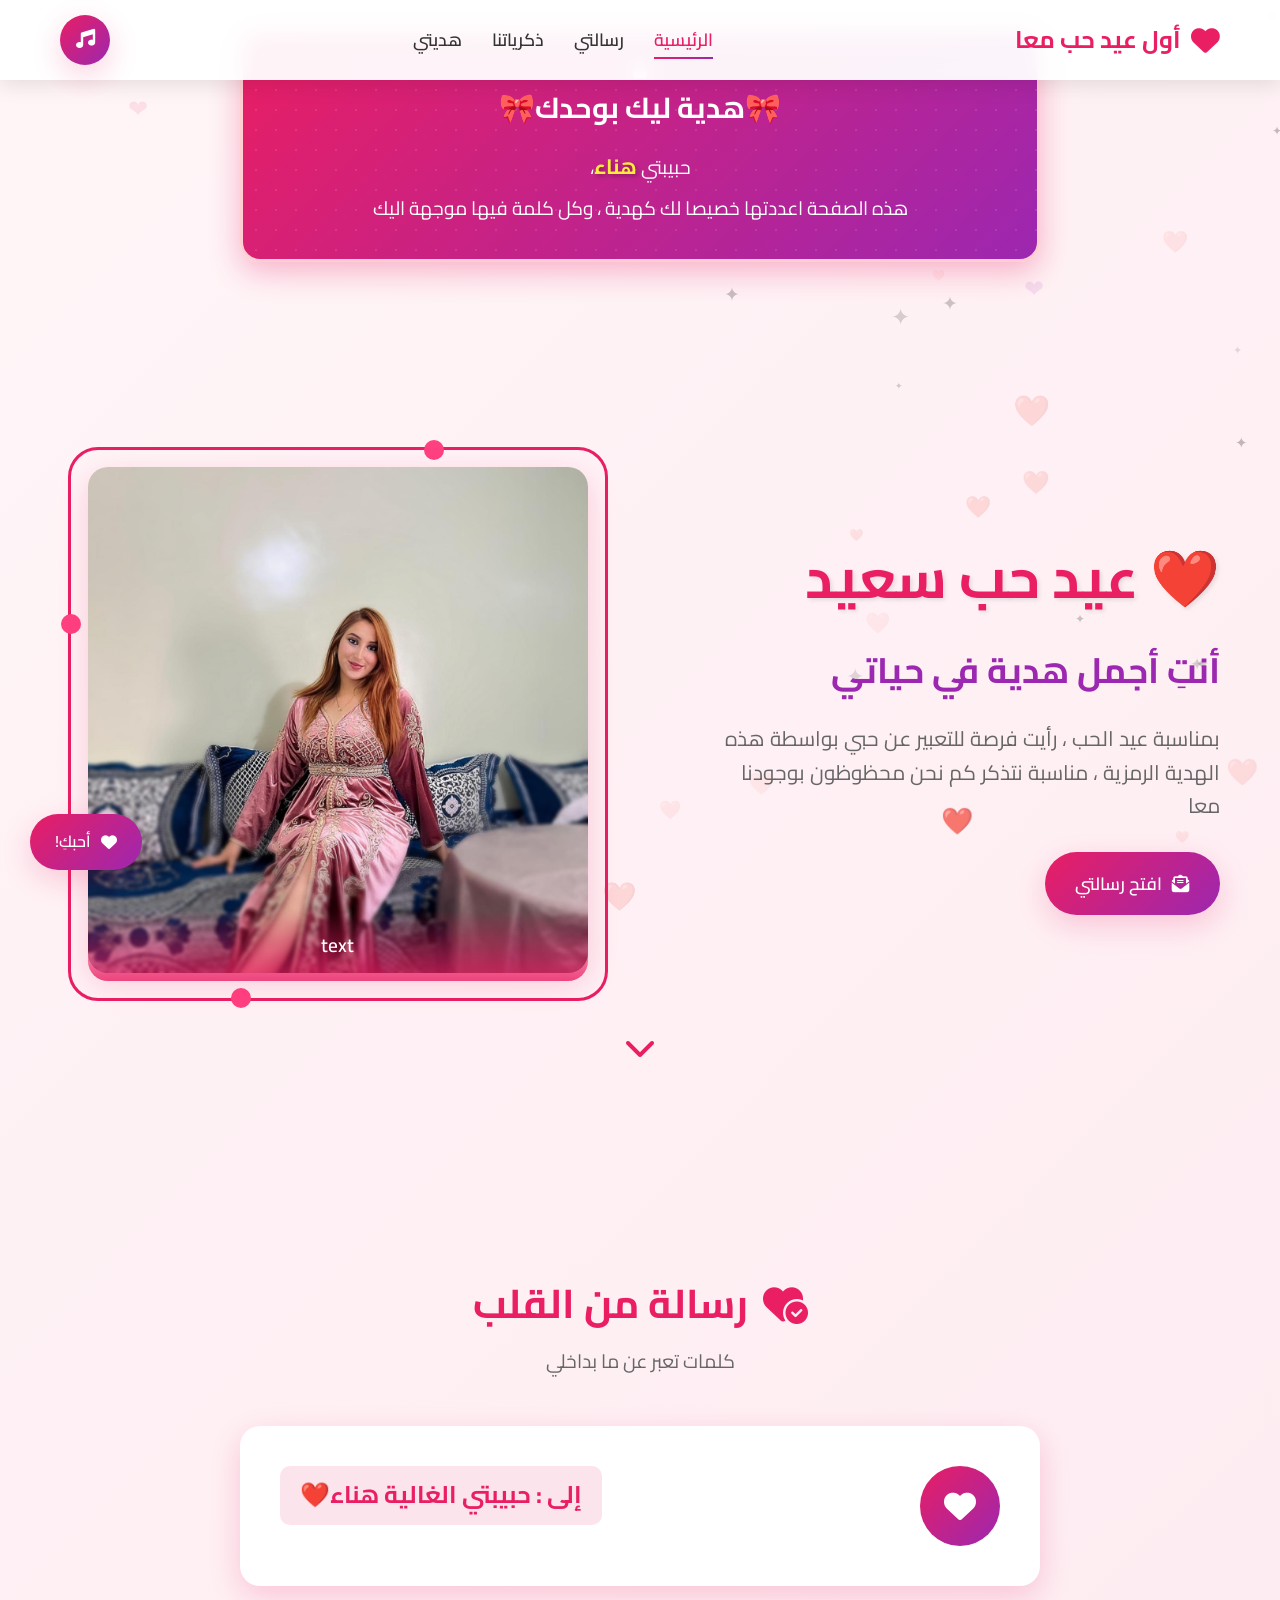
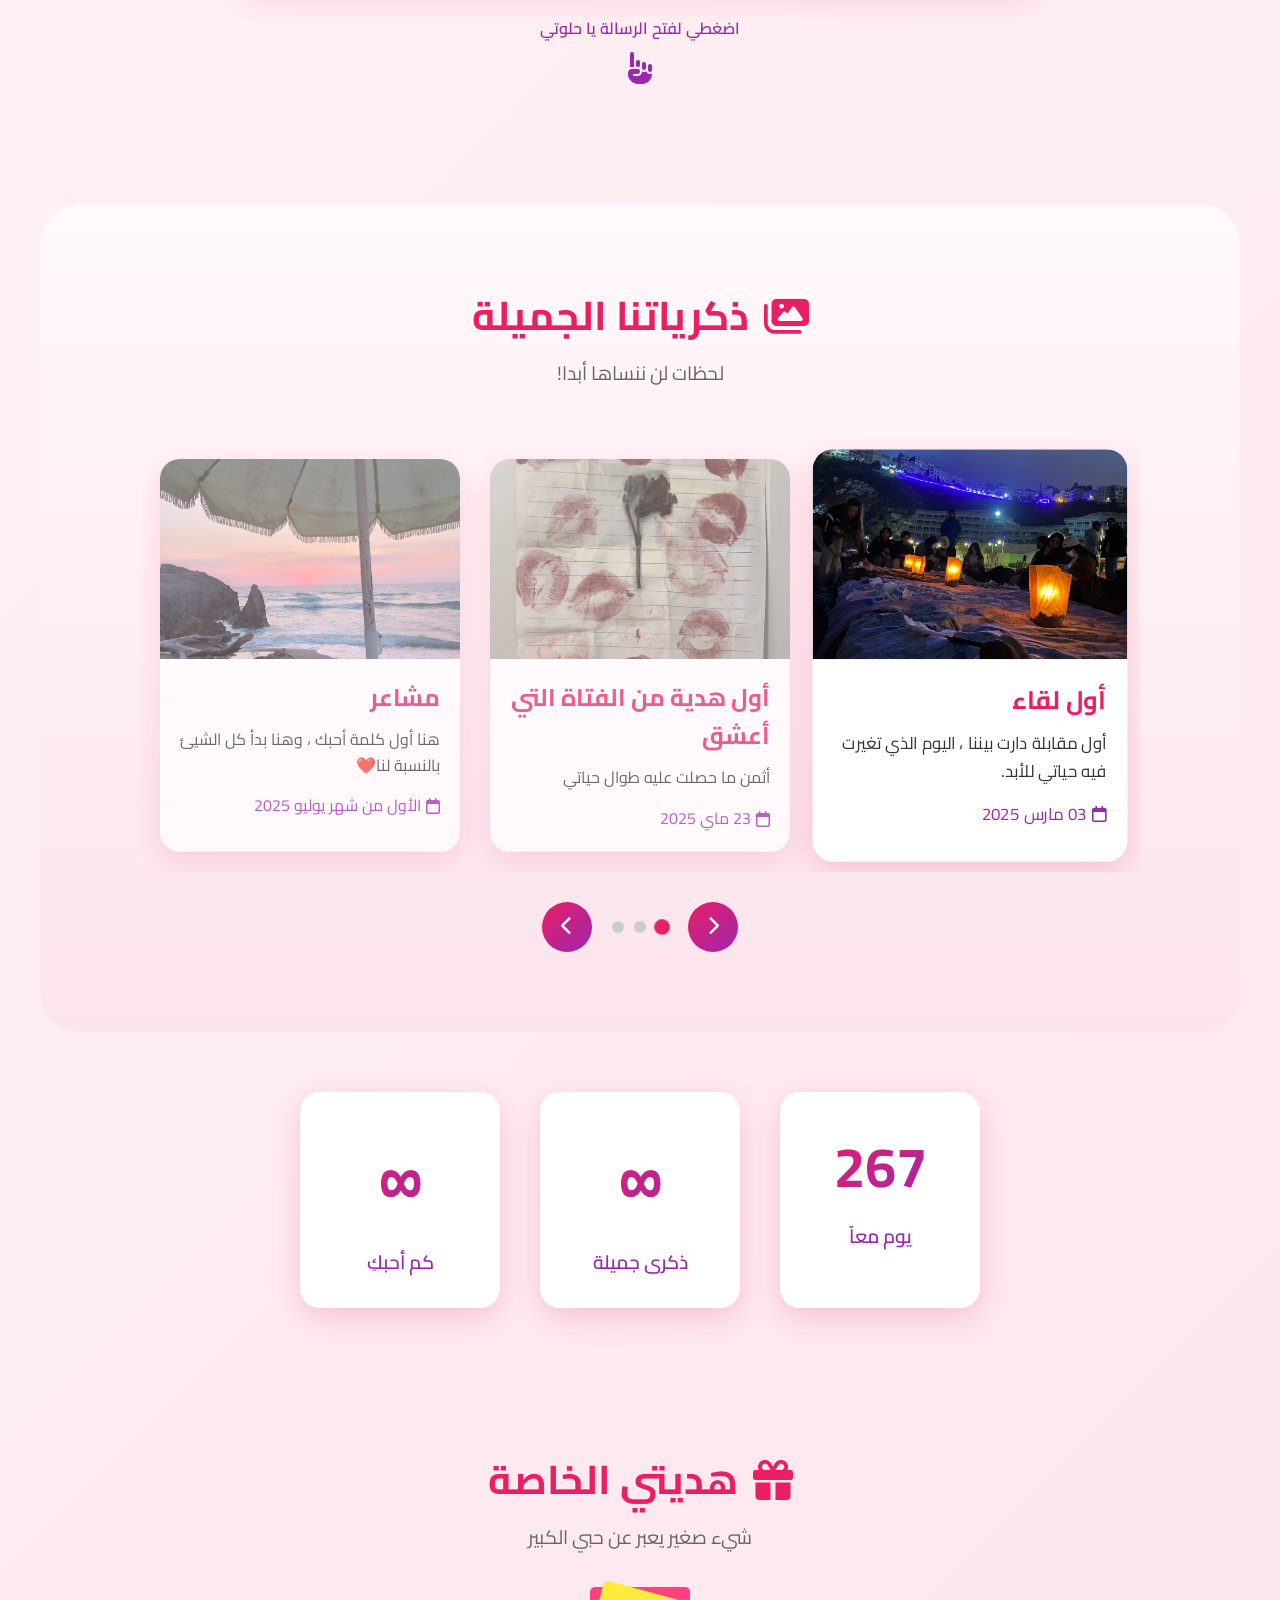
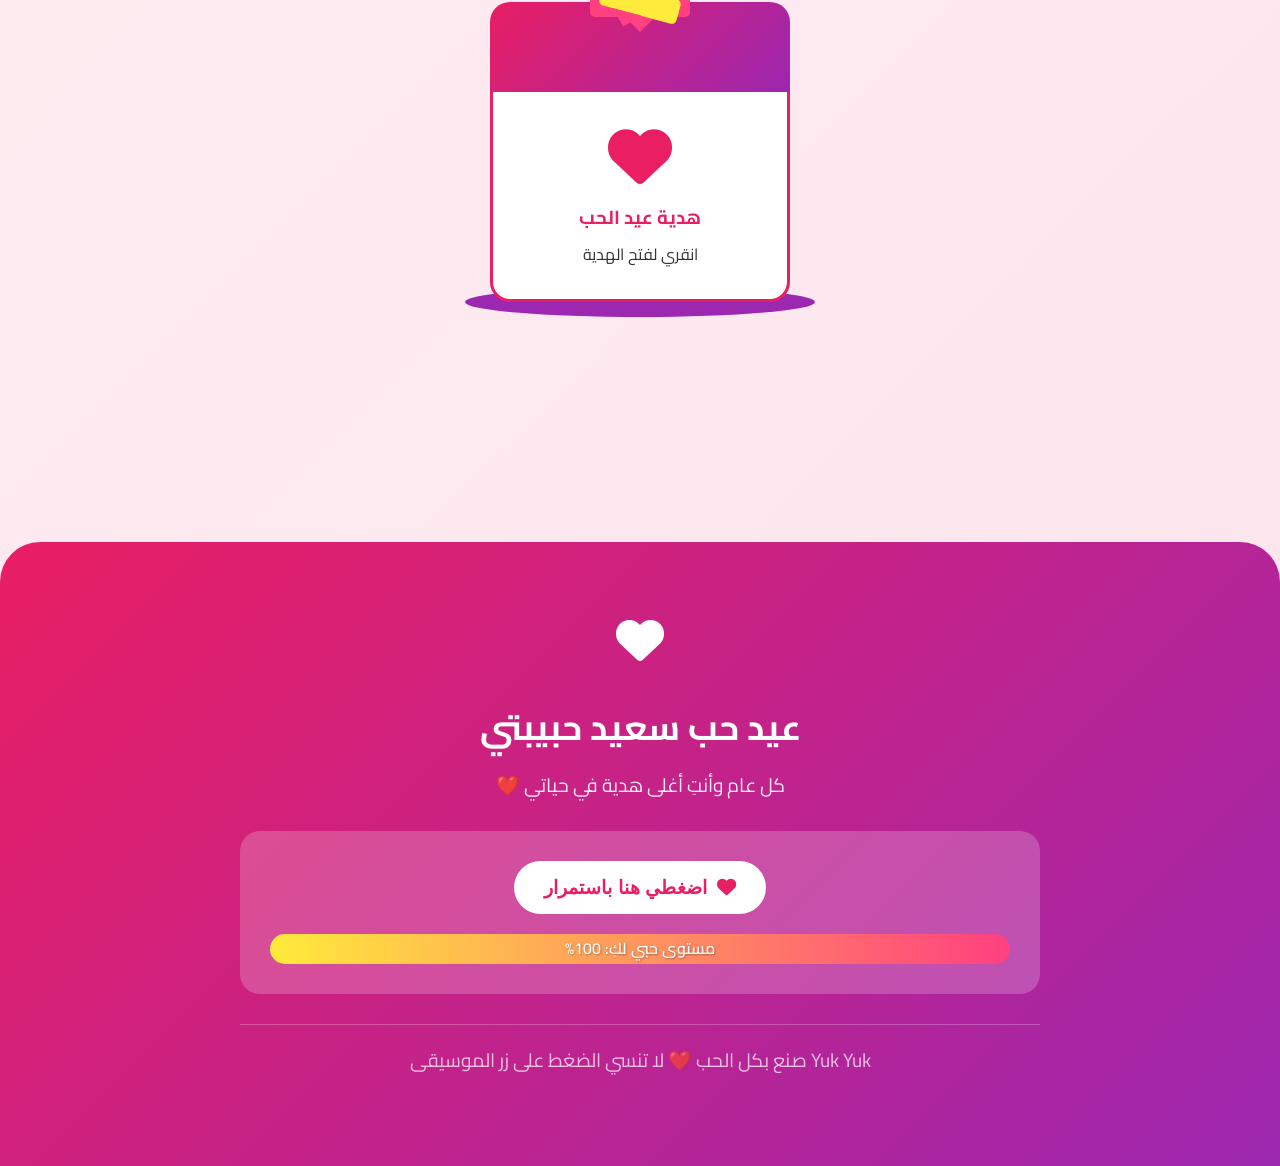
==== valentine-template-M2/index.html @ c338c3b8 "Add Valentine template with interactive love letter and memories section - Create index.html for the" ====
<!DOCTYPE html>
<html lang="ar" dir="rtl">
<head>
    <!-- أضف هذا بعد <header> -->
<div class="exclusive-message">
    <div class="locjn">
        <i class="fas fa-lock"></i>
    </div>
    <h3>🎀هدية ليك بوحدك🎀</h3>
    <p> حبيبتي <span class="loved-name" id="lovedName"></span>،</p>
    <p>هذه الصفحة اعددتها خصيصا لك كهدية ، وكل كلمة فيها موجهة اليك</p>
    
</div>
    <meta charset="UTF-8">
    <meta name="viewport" content="width=device-width, initial-scale=1.0">
    <title>Happy Valentine Day</title>
    <link rel="stylesheet" href="css/style.css">
    <link rel="preconnect" href="https://fonts.googleapis.com">
    <link rel="preconnect" href="https://fonts.gstatic.com" crossorigin>
    <link href="https://fonts.googleapis.com/css2?family=Amiri:wght@400;700&family=Cairo:wght@300;400;600;700&display=swap" rel="stylesheet">
    <link rel="stylesheet" href="https://cdnjs.cloudflare.com/ajax/libs/font-awesome/6.4.0/css/all.min.css">
    <link rel="stylesheet" href="https://cdnjs.cloudflare.com/ajax/libs/animate.css/4.1.1/animate.min.css">
</head>
<body>
    <!-- خلفية متحركة -->
    <div class="floating-hearts"></div>
    <div class="sparkles"></div>
    
    <!-- الشريط العلوي -->
    <nav class="nav-bar">
        <div class="nav-container">
            <div class="logo">
                <i class="fas fa-heart"></i>
                <span>أول عيد حب معا</span>
            </div>
            <div class="nav-links">
                <a href="#home" class="active">الرئيسية</a>
                <a href="#message">رسالتي</a>
                <a href="#memories">ذكرياتنا</a>
                <a href="#gift">هديتي</a>
            </div>
            <button class="music-btn" id="musicBtn">
                <i class="fas fa-music"></i>
            </button>
        </div>
    </nav>
    
    <!-- القسم الرئيسي -->
    <section class="hero" id="home">
        <div class="hero-content">
            <div class="hero-text">
                <h1 class="animate__animated animate__fadeInDown">
                     <span class="heart-beat">❤️</span> عيد حب سعيد <span class="heart-beat"></span>
                </h1>
                <h2 class="typing-text" id="typingText"></h2>
                <p class="hero-description">بمناسبة عيد الحب ، رأيت فرصة للتعبير عن حبي بواسطة هذه الهدية الرمزية ، مناسبة نتذكر كم نحن محظوظون بوجودنا معا</p>
                
                <div class="hero-buttons">
                    <button class="btn-primary" id="openLetterBtn">
                        <i class="fas fa-envelope-open-text"></i> افتح رسالتي
                    </button>
                    
                </div>
            </div>
            
            <div class="hero-image">
                <div class="heart-photo-frame">
                    <div class="frame-decoration">
                        <div class="decoration-circle"></div>
                        <div class="decoration-circle"></div>
                        <div class="decoration-circle"></div>
                    </div>
                    <img src="assets/images/media1.jpeg" 
                         alt="قلب من الورود" class="main-photo">
                    <div class="photo-overlay">
                        <p>text</p>
                    </div>
                </div>
            </div>
        </div>
        
        <div class="scroll-down">
            <i class="fas fa-chevron-down"></i>
        </div>
    </section>
    
    <!-- رسالة الحب -->
    <section class="love-letter" id="message">
        <div class="section-header">
            <h2><i class="fas fa-heart-circle-check"></i> رسالة من القلب</h2>
            <p>كلمات تعبر عن ما بداخلي</p>
        </div>
        
        <div class="letter-container">
            <div class="envelope" id="envelope">
                <div class="envelope-front">
                    <div class="stamp">
                        <i class="fas fa-heart"></i>
                    </div>
                    <div class="to-label">
                        <p> إلى : حبيبتي الغالية هناء❤️ </p>
                    </div>
                </div>
                
                <div class="letter" id="letterContent">
                    <div class="letter-header">
                        <div class="letter-date">14 فبراير 2026</div>
                        <div class="letter-title">رسالتي الخاصة</div>
                    </div>
                    
                    <div class="letter-body">
                        <p>عزيزتي،</p>
                        <p>في هذا اليوم الجميل، أود أن أعبر لك عن امتناني لحبك ووجودك في حياتي. شكراً لك على كل شيء، على كل ابتسامة، على كل دعم، وعلى كل لحظة جميلة قضيناها معاً.</p>
                        <p>أنتِ النور الذي يضيء حياتي، والسعادة التي تملأ أيامي، والحب الذي يجعل قلبي ينبض. معكِ تعلمت معنى الحب الحقيقي، ومعنى الاهتمام، ومعنى أن يكون هناك شخص يهتم بك حقاً.</p>
                        <p>أتمنى أن نبقى معاً للأبد، نشارك اللحظات الجميلة، ونتخطى الصعاب معاً. كل عام وأنتِ أغلى هدية في حياتي.</p>
                        <p>أحبكِ أكثر مما تستطيعين الكلمات التعبير عنه.</p>
                    </div>
                    
                    <div class="letter-footer">
                        <div class="signature">مع كل حبي،<br>الحمق ديالك</div>
                        <div class="seal">
                            <i class="fas fa-heart"></i>
                        </div>
                    </div>
                </div>
            </div>
            
            <div class="letter-instruction">
                <p>اضغطي لفتح الرسالة يا حلوتي</p>
                <i class="fas fa-hand-point-up"></i>
            </div>
        </div>
        
    </section>
    
    <!-- ذكرياتنا -->
    <section class="memories" id="memories">
        <div class="section-header">
            <h2><i class="fas fa-images"></i> ذكرياتنا الجميلة</h2>
            <p>لحظات لن ننساها أبدا!</p>
        </div>
        
        <div class="memories-container">
            <div class="memory-slider">
                <div class="memory-card active">
                    <div class="memory-image">
                        <img src="assets/images/media2.jpeg" alt="ذكرى 1">
                    </div>
                    <div class="memory-content">
                        <h3>أول لقاء</h3>
                        <p>أول مقابلة دارت بيننا ، اليوم الذي تغيرت فيه حياتي للأبد.</p>
                        <div class="memory-date">
                            <i class="far fa-calendar"></i> 03 مارس 2025
                        </div>
                    </div>
                </div>
                
                <div class="memory-card">
                    <div class="memory-image">
                        <img src="assets/images/media3.jpeg" alt="ذكرى 2">
                    </div>
                    <div class="memory-content">
                        <h3>أول هدية من الفتاة التي أعشق</h3>
                        <p>أثمن ما حصلت عليه طوال حياتي</p>
                        <div class="memory-date">
                            <i class="far fa-calendar"></i> 23 ماي 2025
                        </div>
                    </div>
                </div>
                
                <div class="memory-card">
                    <div class="memory-image">
                        <img src="assets/images/media4.jpeg" alt="ذكرى 3">
                    </div>
                    <div class="memory-content">
                        <h3>مشاعر</h3>
                        <p>هنا أول كلمة أحبك ، وهنا بدأ كل الشيئ بالنسبة لنا❤️</p>
                        <div class="memory-date">
                            <i class="far fa-calendar"></i> الأول من شهر يوليو 2025
                        </div>
                    </div>
                </div>
            </div>
            
            <div class="slider-controls">
                <button class="slider-btn prev-btn"><i class="fas fa-chevron-right"></i></button>
                <div class="slider-dots">
                    <span class="dot active"></span>
                    <span class="dot"></span>
                    <span class="dot"></span>
                </div>
                <button class="slider-btn next-btn"><i class="fas fa-chevron-left"></i></button>
            </div>
        </div>
    </section>
    
    <!-- عداد الحب -->
    <section class="love-counter">
        <div class="counter-container">
            <div class="counter-item">
                <div class="counter-number" id="daysTogether">267</div>
                <div class="counter-label">يوم معاً</div>
            </div>
            
             <div class="counter-item">
                <div class="counter-number infinite">∞</div>
                <div class="counter-label">ذكرى جميلة</div>
            </div>
            <div class="counter-item">
                <div class="counter-number infinite">∞</div>
                <div class="counter-label">كم أحبكِ</div>
            </div>
        </div>
    </section>
    
    <!-- هديتي لك -->
    <section class="gift-section" id="gift">
        <div class="section-header">
            <h2><i class="fas fa-gift"></i> هديتي الخاصة</h2>
            <p>شيء صغير يعبر عن حبي الكبير</p>
        </div>
        
        <div class="gift-container">
            <div class="gift-box" id="giftBox">
                <div class="box-top">
                    <div class="ribbon"></div>
                    <div class="ribbon ribbon-2"></div>
                </div>
                <div class="box-body">
                    <div class="gift-content">
                        <i class="fas fa-heart gift-icon"></i>
                        <h3>هدية عيد الحب</h3>
                        <p class="gift-message">انقري لفتح الهدية</p>
                    </div>
                </div>
                <div class="box-bottom"></div>
            </div>
            
            <div class="gift-message-card" id="giftMessage">
                <h3><i class="fas fa-star"></i> هديتي لكِ</h3>
                <p>هديتي لكِ هي وعد بالحب الأبدي، والالتزام بالسعادة الدائمة، والعزم على جعل كل يوم من أيامنا معاً أجمل من الذي سبقه.</p>
                <p>أعدكِ بأن أكون دائماً جانبكِ، أدعمكِ في أحلامكِ، وأشارككِ كل لحظات الفرح والحزن.</p>
                <div class="virtual-gift">
                    <i class="fas fa-heart-circle-check"></i>
                    <p>احبك من من كل أعماق قلبي الخايبة ديالي ❤️</p>
                </div>
                <button class="btn-primary" id="closeGiftBtn">
                    <i class="fas fa-heart"></i>شكرا يا مولاي
                </button>
            </div>
        </div>
    </section>
    
    <!-- نهاية الصفحة -->
    <footer class="footer">
        <div class="footer-content">
            <div class="footer-heart">
                <i class="fas fa-heart"></i>
            </div>
            <h3>عيد حب سعيد حبيبتي</h3>
            <p>كل عام وأنتِ أغلى هدية في حياتي ❤️</p>
            
            <div class="footer-love">
                <button class="love-btn" id="finalLoveBtn">
                    <i class="fas fa-heart"></i> اضغطي هنا باستمرار
                </button>
                <div class="love-meter">
                    <div class="meter-fill" id="loveMeter"></div>
                    <span class="meter-text">مستوى حبي لكِ: <span id="lovePercent">100%</span></span>
                </div>
            </div>
            
            <div class="footer-note">
                <p> Yuk Yuk صنع بكل الحب ❤️
                    لا تنسي الضغط على زر الموسيقى
                </p>
            </div>
        </div>
        
    </footer>
    
    <!-- رسالة عائمة -->
    <div class="floating-message" id="floatingMessage">
        <i class="fas fa-heart"></i> أحبكِ!
    </div>
    
    <!-- الموسيقى -->
    <audio id="backgroundMusic" loop>
        <source src="song.mp3" type="audio/mpeg">
    </audio>
    
    <script src="js/config.js"></script>
    <script src="js/script.js"></script>
</body>
</html>
---- valentine-template-M2/css/style.css ----
/* إعدادات عامة */
:root {
    --primary-color: #e91e63;
    --secondary-color: #9c27b0;
    --accent-color: #ff4081;
    --light-color: #fce4ec;
    --dark-color: #880e4f;
    --text-color: #333;
    --shadow: 0 10px 30px rgba(233, 30, 99, 0.2);
    --gradient: linear-gradient(135deg, var(--primary-color), var(--secondary-color));
}

* {
    margin: 0;
    padding: 0;
    box-sizing: border-box;
}

html {
    scroll-behavior: smooth;
}

body {
    font-family: 'Cairo', 'Amiri', sans-serif;
    background: linear-gradient(135deg, #fff5f7 0%, #fce4ec 100%);
    color: var(--text-color);
    line-height: 1.6;
    overflow-x: hidden;
    direction: rtl;
}

/* خلفية القلوب المتحركة */
.floating-hearts, .sparkles {
    position: fixed;
    top: 0;
    left: 0;
    width: 100%;
    height: 100%;
    pointer-events: none;
    z-index: -1;
}

.floating-hearts::before,
.floating-hearts::after,
.sparkles::before {
    content: "❤";
    position: absolute;
    color: rgba(233, 30, 99, 0.1);
    font-size: 24px;
    animation: float 15s infinite linear;
}

.floating-hearts::before {
    top: 10%;
    left: 10%;
    animation-delay: 0s;
}

.floating-hearts::after {
    top: 30%;
    left: 80%;
    animation-delay: 5s;
    color: rgba(156, 39, 176, 0.1);
}

.sparkles::before {
    content: "✦";
    color: rgba(255, 64, 129, 0.15);
    font-size: 20px;
    animation: sparkle 10s infinite linear;
}

@keyframes float {
    0% { transform: translateY(100vh) rotate(0deg); }
    100% { transform: translateY(-100px) rotate(360deg); }
}

@keyframes sparkle {
    0%, 100% { opacity: 0.3; transform: scale(1); }
    50% { opacity: 1; transform: scale(1.2); }
}

/* شريط التنقل */
.nav-bar {
    background: rgba(255, 255, 255, 0.95);
    backdrop-filter: blur(10px);
    box-shadow: 0 5px 20px rgba(0, 0, 0, 0.1);
    position: fixed;
    top: 0;
    width: 100%;
    z-index: 1000;
    padding: 15px 0;
}

.nav-container {
    max-width: 1200px;
    margin: 0 auto;
    padding: 0 20px;
    display: flex;
    justify-content: space-between;
    align-items: center;
}

.logo {
    display: flex;
    align-items: center;
    gap: 10px;
    font-size: 1.5rem;
    font-weight: 700;
    color: var(--primary-color);
}

.logo i {
    font-size: 1.8rem;
    animation: heartbeat 1.5s infinite;
}

@keyframes heartbeat {
    0% { transform: scale(1); }
    5% { transform: scale(1.1); }
    10% { transform: scale(1); }
    15% { transform: scale(1.2); }
    20% { transform: scale(1); }
    100% { transform: scale(1); }
}

.nav-links {
    display: flex;
    gap: 30px;
}

.nav-links a {
    text-decoration: none;
    color: var(--text-color);
    font-weight: 600;
    font-size: 1.1rem;
    transition: all 0.3s ease;
    position: relative;
    padding: 5px 0;
}

.nav-links a::after {
    content: '';
    position: absolute;
    bottom: 0;
    right: 0;
    width: 0;
    height: 2px;
    background: var(--gradient);
    transition: width 0.3s ease;
}

.nav-links a:hover::after,
.nav-links a.active::after {
    width: 100%;
}

.nav-links a:hover,
.nav-links a.active {
    color: var(--primary-color);
}

.music-btn {
    background: var(--gradient);
    color: white;
    border: none;
    width: 50px;
    height: 50px;
    border-radius: 50%;
    font-size: 1.2rem;
    cursor: pointer;
    transition: all 0.3s ease;
    box-shadow: var(--shadow);
}

.music-btn:hover {
    transform: scale(1.1);
}

/* القسم الرئيسي */
.hero {
    min-height: 100vh;
    display: flex;
    flex-direction: column;
    justify-content: center;
    padding: 100px 20px 50px;
    max-width: 1200px;
    margin: 0 auto;
}

.hero-content {
    display: flex;
    align-items: center;
    justify-content: space-between;
    gap: 50px;
    flex-wrap: wrap;
}

.hero-text {
    flex: 1;
    min-width: 300px;
}

.hero h1 {
    font-size: 3.5rem;
    color: var(--primary-color);
    margin-bottom: 20px;
    text-shadow: 2px 2px 4px rgba(0, 0, 0, 0.1);
}

.heart-beat {
    animation: heartbeat 1.5s infinite;
    display: inline-block;
}

.hero h2 {
    font-size: 2.2rem;
    color: var(--secondary-color);
    margin-bottom: 20px;
    min-height: 60px;
}

.hero-description {
    font-size: 1.3rem;
    color: #666;
    margin-bottom: 30px;
    max-width: 500px;
}

.hero-buttons {
    display: flex;
    gap: 20px;
    margin-top: 30px;
    flex-wrap: wrap;
}

.btn-primary, .btn-secondary {
    padding: 15px 30px;
    border-radius: 50px;
    font-size: 1.1rem;
    font-weight: 600;
    cursor: pointer;
    transition: all 0.3s ease;
    border: none;
    display: flex;
    align-items: center;
    gap: 10px;
    font-family: 'Cairo', sans-serif;
}

.btn-primary {
    background: var(--gradient);
    color: white;
    box-shadow: var(--shadow);
}

.btn-primary:hover {
    transform: translateY(-5px);
    box-shadow: 0 15px 30px rgba(233, 30, 99, 0.3);
}

.btn-secondary {
    background: white;
    color: var(--primary-color);
    border: 2px solid var(--primary-color);
}

.btn-secondary:hover {
    background: var(--light-color);
    transform: translateY(-5px);
}

.hero-image {
    flex: 1;
    min-width: 300px;
}

.heart-photo-frame {
    position: relative;
    width: 100%;
    max-width: 500px;
    margin: 0 auto;
}

.frame-decoration {
    position: absolute;
    top: -20px;
    right: -20px;
    bottom: -20px;
    left: -20px;
    border: 3px solid var(--primary-color);
    border-radius: 30px;
    z-index: -1;
}

.decoration-circle {
    position: absolute;
    width: 20px;
    height: 20px;
    background: var(--accent-color);
    border-radius: 50%;
}

.decoration-circle:nth-child(1) {
    top: -10px;
    right: 30%;
}
.decoration-circle:nth-child(2) {
    bottom: -10px;
    left: 30%;
}
.decoration-circle:nth-child(3) {
    top: 30%;
    left: -10px;
}

.main-photo {
    width: 100%;
    border-radius: 20px;
    box-shadow: var(--shadow);
    transition: transform 0.5s ease;
}

.main-photo:hover {
    transform: scale(1.02);
}

.photo-overlay {
    position: absolute;
    bottom: 0;
    right: 0;
    left: 0;
    background: linear-gradient(transparent, rgba(233, 30, 99, 0.8));
    color: white;
    padding: 20px;
    border-bottom-right-radius: 20px;
    border-bottom-left-radius: 20px;
    text-align: center;
    font-size: 1.2rem;
    font-weight: 600;
}

.scroll-down {
    text-align: center;
    margin-top: 50px;
    animation: bounce 2s infinite;
}

@keyframes bounce {
    0%, 20%, 50%, 80%, 100% {transform: translateY(0);}
    40% {transform: translateY(-20px);}
    60% {transform: translateY(-10px);}
}

.scroll-down i {
    font-size: 2rem;
    color: var(--primary-color);
}

/* رسالة الحب */
.section-header {
    text-align: center;
    margin-bottom: 50px;
    padding: 0 20px;
}

.section-header h2 {
    font-size: 2.5rem;
    color: var(--primary-color);
    margin-bottom: 10px;
    display: flex;
    align-items: center;
    justify-content: center;
    gap: 15px;
}

.section-header p {
    font-size: 1.2rem;
    color: #666;
}

.love-letter {
    padding: 80px 20px;
    max-width: 1200px;
    margin: 0 auto;
}

.letter-container {
    max-width: 800px;
    margin: 0 auto;
    position: relative;
}

.envelope {
    background: white;
    border-radius: 20px;
    padding: 40px;
    box-shadow: var(--shadow);
    cursor: pointer;
    transition: all 0.5s ease;
    position: relative;
    z-index: 2;
}

.envelope:hover {
    transform: translateY(-10px);
}

.envelope-front {
    display: flex;
    justify-content: space-between;
    align-items: flex-start;
}

.stamp {
    width: 80px;
    height: 80px;
    background: var(--gradient);
    border-radius: 50%;
    display: flex;
    align-items: center;
    justify-content: center;
    color: white;
    font-size: 2rem;
    animation: rotate 20s infinite linear;
}

@keyframes rotate {
    0% { transform: rotate(0deg); }
    100% { transform: rotate(360deg); }
}

.to-label p {
    font-size: 1.5rem;
    font-weight: 700;
    color: var(--primary-color);
    background: var(--light-color);
    padding: 10px 20px;
    border-radius: 10px;
}

.letter {
    background: linear-gradient(to bottom, #fff9fb, #fff5f7);
    border-radius: 15px;
    padding: 40px;
    margin-top: 30px;
    box-shadow: 0 5px 15px rgba(0, 0, 0, 0.1);
    border: 2px solid var(--light-color);
    display: none;
    animation: fadeIn 1s ease;
}

@keyframes fadeIn {
    from { opacity: 0; transform: translateY(20px); }
    to { opacity: 1; transform: translateY(0); }
}

.letter-header {
    display: flex;
    justify-content: space-between;
    align-items: center;
    margin-bottom: 30px;
    padding-bottom: 20px;
    border-bottom: 2px dashed var(--primary-color);
}

.letter-date {
    color: var(--secondary-color);
    font-weight: 600;
}

.letter-title {
    font-size: 1.8rem;
    color: var(--primary-color);
    font-weight: 700;
}

.letter-body {
    font-size: 1.2rem;
    line-height: 1.8;
    margin-bottom: 30px;
}

.letter-body p {
    margin-bottom: 20px;
}

.letter-footer {
    display: flex;
    justify-content: space-between;
    align-items: center;
    padding-top: 30px;
    border-top: 2px dashed var(--primary-color);
}

.signature {
    font-size: 1.3rem;
    font-weight: 700;
    color: var(--dark-color);
    font-style: italic;
}

.seal {
    width: 70px;
    height: 70px;
    background: var(--gradient);
    border-radius: 50%;
    display: flex;
    align-items: center;
    justify-content: center;
    color: white;
    font-size: 2rem;
    border: 3px solid white;
    box-shadow: 0 0 10px rgba(0, 0, 0, 0.2);
}

.letter-instruction {
    text-align: center;
    margin-top: 30px;
    color: var(--secondary-color);
    font-weight: 600;
    animation: pulse 2s infinite;
}

@keyframes pulse {
    0% { opacity: 0.6; }
    50% { opacity: 1; }
    100% { opacity: 0.6; }
}

.letter-instruction i {
    font-size: 2rem;
    display: block;
    margin-top: 10px;
}

/* الذكريات */
.memories {
    padding: 80px 20px;
    background: linear-gradient(to bottom, #fff9fb, #fce4ec);
    max-width: 1200px;
    margin: 0 auto;
    border-radius: 40px;
    margin-top: 40px;
}

.memories-container {
    max-width: 1000px;
    margin: 0 auto;
}

.memory-slider {
    display: flex;
    gap: 30px;
    overflow-x: auto;
    padding: 20px;
    scrollbar-width: none;
    scroll-behavior: smooth;
}

.memory-slider::-webkit-scrollbar {
    display: none;
}

.memory-card {
    min-width: 300px;
    background: white;
    border-radius: 20px;
    overflow: hidden;
    box-shadow: var(--shadow);
    transition: all 0.3s ease;
    opacity: 0.7;
}

.memory-card.active {
    opacity: 1;
    transform: scale(1.05);
}

.memory-image {
    height: 200px;
    overflow: hidden;
}

.memory-image img {
    width: 100%;
    height: 100%;
    object-fit: cover;
    transition: transform 0.5s ease;
}

.memory-card:hover .memory-image img {
    transform: scale(1.1);
}

.memory-content {
    padding: 20px;
}

.memory-content h3 {
    color: var(--primary-color);
    margin-bottom: 10px;
    font-size: 1.5rem;
}

.memory-date {
    color: var(--secondary-color);
    margin-top: 15px;
    display: flex;
    align-items: center;
    gap: 5px;
}

.slider-controls {
    display: flex;
    justify-content: center;
    align-items: center;
    gap: 20px;
    margin-top: 30px;
}

.slider-btn {
    background: var(--gradient);
    color: white;
    border: none;
    width: 50px;
    height: 50px;
    border-radius: 50%;
    font-size: 1.2rem;
    cursor: pointer;
    transition: all 0.3s ease;
}

.slider-btn:hover {
    transform: scale(1.1);
}

.slider-dots {
    display: flex;
    gap: 10px;
}

.dot {
    width: 12px;
    height: 12px;
    background: #ccc;
    border-radius: 50%;
    cursor: pointer;
    transition: all 0.3s ease;
}

.dot.active {
    background: var(--primary-color);
    transform: scale(1.3);
}

/* عداد الحب */
.love-counter {
    padding: 60px 20px;
    max-width: 1200px;
    margin: 0 auto;
}

.counter-container {
    display: flex;
    justify-content: center;
    gap: 40px;
    flex-wrap: wrap;
}

.counter-item {
    text-align: center;
    background: white;
    padding: 30px;
    border-radius: 20px;
    box-shadow: var(--shadow);
    min-width: 200px;
    transition: all 0.3s ease;
}

.counter-item:hover {
    transform: translateY(-10px);
}

.counter-number {
    font-size: 3.5rem;
    font-weight: 700;
    background: var(--gradient);
    -webkit-background-clip: text;
    background-clip: text;
    color: transparent;
    margin-bottom: 10px;
}

.counter-number.infinite {
    font-size: 4.5rem;
}

.counter-label {
    font-size: 1.2rem;
    color: var(--secondary-color);
    font-weight: 600;
}

/* هدية */
.gift-section {
    padding: 80px 20px;
    max-width: 1200px;
    margin: 0 auto;
}

.gift-container {
    max-width: 600px;
    margin: 0 auto;
    position: relative;
    min-height: 400px;
}

.gift-box {
    width: 300px;
    height: 300px;
    margin: 0 auto;
    position: relative;
    cursor: pointer;
    transition: all 0.5s ease;
}

.gift-box:hover {
    transform: scale(1.05);
}

.box-top {
    width: 100%;
    height: 30%;
    background: var(--gradient);
    border-radius: 20px 20px 0 0;
    position: relative;
}

.ribbon {
    position: absolute;
    width: 100px;
    height: 30px;
    background: var(--accent-color);
    top: -15px;
    right: 50%;
    transform: translateX(50%);
    border-radius: 5px;
}

.ribbon::before {
    content: '';
    position: absolute;
    width: 0;
    height: 0;
    border-left: 15px solid transparent;
    border-right: 15px solid transparent;
    border-top: 15px solid var(--accent-color);
    bottom: -15px;
    right: 35px;
}

.ribbon-2 {
    width: 80px;
    height: 25px;
    background: #ffeb3b;
    top: -12px;
    transform: translateX(50%) rotate(15deg);
}

.box-body {
    width: 100%;
    height: 70%;
    background: white;
    border-radius: 0 0 20px 20px;
    border: 3px solid var(--primary-color);
    border-top: none;
    display: flex;
    align-items: center;
    justify-content: center;
}

.gift-content {
    text-align: center;
}

.gift-icon {
    font-size: 4rem;
    color: var(--primary-color);
    margin-bottom: 15px;
    animation: bounce 2s infinite;
}

.gift-content h3 {
    color: var(--primary-color);
    margin-bottom: 10px;
}

.box-bottom {
    width: 350px;
    height: 30px;
    background: var(--secondary-color);
    border-radius: 50%;
    position: absolute;
    bottom: -15px;
    right: 50%;
    transform: translateX(50%);
    z-index: -1;
}

.gift-message-card {
    background: white;
    border-radius: 20px;
    padding: 40px;
    box-shadow: var(--shadow);
    position: absolute;
    top: 0;
    right: 0;
    left: 0;
    display: none;
    animation: fadeIn 1s ease;
    z-index: 3;
}

.gift-message-card h3 {
    color: var(--primary-color);
    font-size: 1.8rem;
    margin-bottom: 20px;
    display: flex;
    align-items: center;
    gap: 10px;
}

.gift-message-card p {
    margin-bottom: 15px;
    font-size: 1.1rem;
}

.virtual-gift {
    background: var(--light-color);
    padding: 20px;
    border-radius: 15px;
    margin: 25px 0;
    display: flex;
    align-items: center;
    gap: 15px;
    border-right: 5px solid var(--accent-color);
}

.virtual-gift i {
    font-size: 2rem;
    color: var(--accent-color);
}

/* التذييل */
.footer {
    background: linear-gradient(135deg, var(--primary-color), var(--secondary-color));
    color: white;
    padding: 60px 20px;
    text-align: center;
    margin-top: 60px;
    border-radius: 40px 40px 0 0;
}

.footer-content {
    max-width: 800px;
    margin: 0 auto;
}

.footer-heart {
    font-size: 3rem;
    margin-bottom: 20px;
    animation: heartbeat 1.5s infinite;
}

.footer h3 {
    font-size: 2.2rem;
    margin-bottom: 15px;
}

.footer p {
    font-size: 1.2rem;
    margin-bottom: 30px;
    opacity: 0.9;
}

.footer-love {
    background: rgba(255, 255, 255, 0.2);
    padding: 30px;
    border-radius: 20px;
    margin: 30px 0;
}

.love-btn {
    background: white;
    color: var(--primary-color);
    border: none;
    padding: 15px 30px;
    border-radius: 50px;
    font-size: 1.2rem;
    font-weight: 600;
    cursor: pointer;
    transition: all 0.3s ease;
    margin-bottom: 20px;
    display: flex;
    align-items: center;
    gap: 10px;
    margin: 0 auto 20px;
}

.love-btn:hover {
    transform: scale(1.05);
    box-shadow: 0 10px 20px rgba(0, 0, 0, 0.2);
}

.love-meter {
    background: rgba(255, 255, 255, 0.3);
    height: 30px;
    border-radius: 15px;
    overflow: hidden;
    position: relative;
    margin-top: 20px;
}

.meter-fill {
    height: 100%;
    background: linear-gradient(to right, #ffeb3b, #ff4081);
    width: 100%;
    transition: width 1s ease;
}

.meter-text {
    position: absolute;
    top: 50%;
    right: 50%;
    transform: translate(50%, -50%);
    font-weight: 600;
    text-shadow: 1px 1px 2px rgba(0, 0, 0, 0.3);
}

.footer-note {
    margin-top: 30px;
    padding-top: 20px;
    border-top: 1px solid rgba(255, 255, 255, 0.3);
    font-size: 0.9rem;
    opacity: 0.8;
}

/* الرسالة العائمة */
.floating-message {
    position: fixed;
    bottom: 30px;
    left: 30px;
    background: var(--gradient);
    color: white;
    padding: 15px 25px;
    border-radius: 50px;
    font-weight: 600;
    box-shadow: var(--shadow);
    z-index: 1001;
    display: none;
    animation: floatMessage 3s ease-in-out;
}

@keyframes floatMessage {
    0% { transform: translateY(100px); opacity: 0; }
    20% { transform: translateY(0); opacity: 1; }
    80% { transform: translateY(0); opacity: 1; }
    100% { transform: translateY(-100px); opacity: 0; }
}

/* تصميم متجاوب */
@media (max-width: 992px) {
    .hero h1 {
        font-size: 2.8rem;
    }
    
    .hero h2 {
        font-size: 1.8rem;
    }
    
    .counter-item {
        min-width: 150px;
    }
}

@media (max-width: 768px) {
    .hero-content {
        flex-direction: column;
        text-align: center;
    }
    
    .hero-buttons {
        justify-content: center;
    }
    
    .nav-links {
        display: none;
    }
    
    .section-header h2 {
        font-size: 2rem;
    }
    
    .memory-card {
        min-width: 250px;
    }
}

@media (max-width: 576px) {
    .hero h1 {
        font-size: 2.2rem;
    }
    
    .hero h2 {
        font-size: 1.5rem;
    }
    
    .btn-primary, .btn-secondary {
        padding: 12px 24px;
        font-size: 1rem;
    }
    
    .counter-container {
        gap: 20px;
    }
    
    .counter-item {
        min-width: 120px;
        padding: 20px;
    }
    
    .counter-number {
        font-size: 2.5rem;
    }
}
/* تأثيرات إضافية للاهتزاز والرسالة */
@keyframes shake {
    0% { transform: translateX(0); }
    25% { transform: translateX(-5px); }
    50% { transform: translateX(5px); }
    75% { transform: translateX(-5px); }
    100% { transform: translateX(0); }
}

/* تنسيق إضافي للرسالة عند فتحها */
.letter.open {
    display: block !important;
    animation: fadeInUp 0.8s ease;
}

@keyframes fadeInUp {
    from {
        opacity: 0;
        transform: translateY(30px);
    }
    to {
        opacity: 1;
        transform: translateY(0);
    }
}

/* جعل الظرف مؤشرًا عند المرور */
.envelope {
    cursor: pointer;
    transition: all 0.3s ease;
}

.envelope:hover {
    box-shadow: 0 15px 35px rgba(233, 30, 99, 0.25) !important;
}

/* تنسيق زر الرسالة */
#openLetterBtn {
    transition: all 0.3s ease;
}

#openLetterBtn:active {
    transform: scale(0.95);
}

/* التأكد من أن الرسالة تظهر بشكل صحيح */
#letterContent {
    position: relative;
    z-index: 10;
}

/* تحسين عرض الرسالة العائمة */
#floatingMessage {
    animation: floatMessage 3s ease-in-out;
    display: flex;
    align-items: center;
    gap: 10px;
}

/* تحسين عرض الصفحة على الجوال */
@media (max-width: 768px) {
    .envelope {
        padding: 25px;
    }
    
    .letter {
        padding: 25px;
    }
}
/* قسم المشاركة */
.share-section {
    padding: 60px 20px;
    background: linear-gradient(135deg, #fff5f7 0%, #fce4ec 100%);
    border-radius: 30px;
    margin: 40px 0;
    max-width: 1200px;
    margin-left: auto;
    margin-right: auto;
}

.share-container {
    display: flex;
    justify-content: center;
    gap: 30px;
    flex-wrap: wrap;
    margin: 40px 0;
}

.share-box {
    background: white;
    border-radius: 20px;
    padding: 30px;
    width: 300px;
    text-align: center;
    box-shadow: 0 10px 30px rgba(233, 30, 99, 0.1);
    transition: all 0.3s ease;
    border: 2px solid transparent;
}

.share-box:hover {
    transform: translateY(-10px);
    box-shadow: 0 15px 40px rgba(233, 30, 99, 0.2);
    border-color: #e91e63;
}

.share-icon {
    width: 80px;
    height: 80px;
    background: linear-gradient(135deg, #e91e63, #9c27b0);
    border-radius: 50%;
    display: flex;
    align-items: center;
    justify-content: center;
    margin: 0 auto 20px;
    color: white;
    font-size: 2rem;
}

.share-icon.whatsapp {
    background: linear-gradient(135deg, #25D366, #128C7E);
}

.share-icon.email {
    background: linear-gradient(135deg, #EA4335, #D14836);
}

.share-box h3 {
    color: #c2185b;
    margin-bottom: 10px;
    font-size: 1.5rem;
}

.share-box p {
    color: #666;
    margin-bottom: 20px;
    font-size: 1rem;
}

.link-container {
    display: flex;
    gap: 10px;
    margin-top: 15px;
}

#pageLink {
    flex: 1;
    padding: 12px 15px;
    border: 2px solid #ffcdd2;
    border-radius: 10px;
    font-family: 'Cairo', sans-serif;
    font-size: 0.9rem;
    background: #fce4ec;
    color: #333;
}

.copy-btn, .share-btn {
    padding: 12px 25px;
    border: none;
    border-radius: 10px;
    font-weight: 600;
    cursor: pointer;
    transition: all 0.3s ease;
    font-family: 'Cairo', sans-serif;
    display: flex;
    align-items: center;
    justify-content: center;
    gap: 8px;
    min-width: 120px;
}

.copy-btn {
    background: linear-gradient(135deg, #e91e63, #9c27b0);
    color: white;
}

.share-btn {
    width: 100%;
    margin-top: 10px;
}

.whatsapp-btn {
    background: linear-gradient(135deg, #25D366, #128C7E);
    color: white;
}

.email-btn {
    background: linear-gradient(135deg, #EA4335, #D14836);
    color: white;
}

.copy-btn:hover, .share-btn:hover {
    transform: scale(1.05);
    box-shadow: 0 5px 15px rgba(0, 0, 0, 0.2);
}

.share-tips {
    background: white;
    border-radius: 15px;
    padding: 25px;
    margin-top: 40px;
    border-right: 5px solid #e91e63;
}

.share-tips h4 {
    color: #c2185b;
    margin-bottom: 15px;
    display: flex;
    align-items: center;
    gap: 10px;
}

.share-tips ul {
    list-style-type: none;
    padding-right: 20px;
}

.share-tips li {
    padding: 8px 0;
    color: #666;
    position: relative;
}

.share-tips li:before {
    content: "❤️";
    position: absolute;
    right: -20px;
}

/* رسالة تأكيد النسخ */
.copy-message {
    position: fixed;
    top: 20px;
    left: 50%;
    transform: translateX(-50%);
    background: linear-gradient(135deg, #4CAF50, #2E7D32);
    color: white;
    padding: 15px 30px;
    border-radius: 50px;
    font-weight: 600;
    box-shadow: 0 5px 20px rgba(76, 175, 80, 0.4);
    z-index: 10000;
    display: none;
    animation: slideDown 0.3s ease;
}

@keyframes slideDown {
    from {
        transform: translate(-50%, -100%);
        opacity: 0;
    }
    to {
        transform: translate(-50%, 0);
        opacity: 1;
    }
}

@media (max-width: 768px) {
    .share-container {
        flex-direction: column;
        align-items: center;
    }
    
    .share-box {
        width: 100%;
        max-width: 350px;
    }
    
    .link-container {
        flex-direction: column;
    }
}
/* رسالة حصرية */
.exclusive-message {
    background: linear-gradient(135deg, #e91e63, #9c27b0);
    color: white;
    padding: 25px;
    border-radius: 20px;
    margin: 30px auto;
    max-width: 800px;
    text-align: center;
    box-shadow: 0 10px 30px rgba(233, 30, 99, 0.3);
    border: 3px solid #ffcdd2;
    position: relative;
    overflow: hidden;
}

.exclusive-message::before {
    content: "";
    position: absolute;
    top: -50%;
    left: -50%;
    width: 200%;
    height: 200%;
    background: radial-gradient(circle, rgba(255,255,255,0.1) 1px, transparent 1px);
    background-size: 20px 20px;
    animation: floatBackground 20s infinite linear;
    z-index: 0;
}

@keyframes floatBackground {
    0% { transform: translate(0, 0) rotate(0deg); }
    100% { transform: translate(-20px, -20px) rotate(360deg); }
}

.lock-icon {
    font-size: 3rem;
    margin-bottom: 15px;
    color: #ffeb3b;
    animation: lockGlow 2s infinite;
}

@keyframes lockGlow {
    0%, 100% { text-shadow: 0 0 10px #ffeb3b; }
    50% { text-shadow: 0 0 20px #ffeb3b, 0 0 30px #ffeb3b; }
}

.exclusive-message h3 {
    font-size: 1.8rem;
    margin-bottom: 20px;
    position: relative;
    z-index: 1;
}

.exclusive-message p {
    font-size: 1.2rem;
    margin-bottom: 10px;
    position: relative;
    z-index: 1;
}

.loved-name {
    font-weight: 700;
    color: #ffeb3b;
    font-size: 1.3rem;
    text-shadow: 2px 2px 4px rgba(0,0,0,0.3);
}

.personal-code {
    background: rgba(255, 255, 255, 0.2);
    padding: 15px;
    border-radius: 10px;
    margin-top: 20px;
    backdrop-filter: blur(5px);
    border: 2px dashed rgba(255, 255, 255, 0.3);
}

.personal-code p {
    font-family: monospace;
    font-size: 1.3rem;
    letter-spacing: 2px;
}

/* قسم الحصرية */
.exclusive-section {
    background: linear-gradient(135deg, #fff5f7, #fce4ec);
    border-radius: 25px;
    padding: 40px 30px;
    margin: 40px auto;
    max-width: 900px;
    text-align: center;
    border: 3px solid #e91e63;
    box-shadow: 0 15px 35px rgba(233, 30, 99, 0.15);
}

.heart-lock {
    position: relative;
    width: 100px;
    height: 100px;
    margin: 0 auto 20px;
}

.heart-lock i:first-child {
    font-size: 4rem;
    color: #e91e63;
    position: absolute;
    animation: heartbeat 1.5s infinite;
}

.heart-lock i:last-child {
    font-size: 2rem;
    color: #ffeb3b;
    position: absolute;
    top: 20px;
    left: 40px;
    animation: lockBounce 2s infinite;
}

@keyframes lockBounce {
    0%, 100% { transform: translateY(0); }
    50% { transform: translateY(-10px); }
}

.exclusive-section h2 {
    color: #c2185b;
    font-size: 2.2rem;
    margin-bottom: 30px;
}

.exclusive-content {
    display: flex;
    justify-content: center;
    gap: 30px;
    flex-wrap: wrap;
    margin: 40px 0;
}

.exclusive-item {
    background: white;
    padding: 25px;
    border-radius: 15px;
    width: 220px;
    box-shadow: 0 8px 20px rgba(0,0,0,0.1);
    transition: all 0.3s ease;
    border-top: 5px solid #e91e63;
}

.exclusive-item:hover {
    transform: translateY(-10px);
    box-shadow: 0 12px 25px rgba(233, 30, 99, 0.2);
}

.exclusive-item i {
    font-size: 2.5rem;
    color: #e91e63;
    margin-bottom: 15px;
}

.exclusive-item h4 {
    color: #c2185b;
    margin-bottom: 10px;
    font-size: 1.3rem;
}

.exclusive-item p {
    color: #666;
    font-size: 1rem;
}

.from-me {
    background: white;
    padding: 25px;
    border-radius: 15px;
    margin-top: 30px;
    text-align: center;
    box-shadow: 0 5px 15px rgba(0,0,0,0.1);
    max-width: 500px;
    margin-left: auto;
    margin-right: auto;
    border-left: 5px solid #e91e63;
    border-right: 5px solid #e91e63;
}

.from-me p {
    font-size: 1.2rem;
    margin: 10px 0;
    color: #333;
}

.from-me i {
    color: #e91e63;
    margin-left: 10px;
}

#myName, #toName {
    font-weight: 700;
    color: #e91e63;
    font-size: 1.3rem;
}

/* رسالة ترحيب شخصية */
.personal-greeting {
    text-align: center;
    margin: 20px 0 40px;
    padding: 20px;
    background: linear-gradient(to right, rgba(233, 30, 99, 0.1), rgba(156, 39, 176, 0.1));
    border-radius: 15px;
    border-right: 5px solid #e91e63;
}

.personal-greeting p {
    font-size: 1.3rem;
    margin: 10px 0;
    color: #333;
}

.secret-message {
    font-style: italic;
    color: #9c27b0 !important;
    font-weight: 600;
    animation: blink 2s infinite;
}

@keyframes blink {
    0%, 100% { opacity: 1; }
    50% { opacity: 0.7; }
}

/* إخفاء قسم المشاركة العام */
.share-section {
    display: none; /* نخفي قسم المشاركة العام */
}

/* بدلاً منه، نضيف قسم إرسال خاص */
.personal-delivery {
    background: linear-gradient(135deg, #e91e63, #9c27b0);
    color: white;
    padding: 40px;
    border-radius: 25px;
    margin: 50px auto;
    max-width: 700px;
    text-align: center;
    box-shadow: 0 15px 35px rgba(233, 30, 99, 0.3);
}

.delivery-methods {
    display: flex;
    justify-content: center;
    gap: 20px;
    flex-wrap: wrap;
    margin: 30px 0;
}

.delivery-method {
    background: rgba(255, 255, 255, 0.2);
    padding: 20px;
    border-radius: 15px;
    width: 200px;
    backdrop-filter: blur(10px);
    border: 2px solid rgba(255, 255, 255, 0.3);
    transition: all 0.3s ease;
}

.delivery-method:hover {
    background: rgba(255, 255, 255, 0.3);
    transform: scale(1.05);
}

.delivery-method i {
    font-size: 2.5rem;
    margin-bottom: 15px;
}

.send-direct-btn {
    background: white;
    color: #e91e63;
    border: none;
    padding: 15px 40px;
    font-size: 1.2rem;
    border-radius: 25px;
    font-weight: 700;
    cursor: pointer;
    margin-top: 20px;
    transition: all 0.3s ease;
    display: flex;
    align-items: center;
    justify-content: center;
    gap: 10px;
    margin: 30px auto 0;
}

.send-direct-btn:hover {
    background: #ffeb3b;
    transform: translateY(-5px);
    box-shadow: 0 10px 25px rgba(255, 235, 59, 0.4);
}
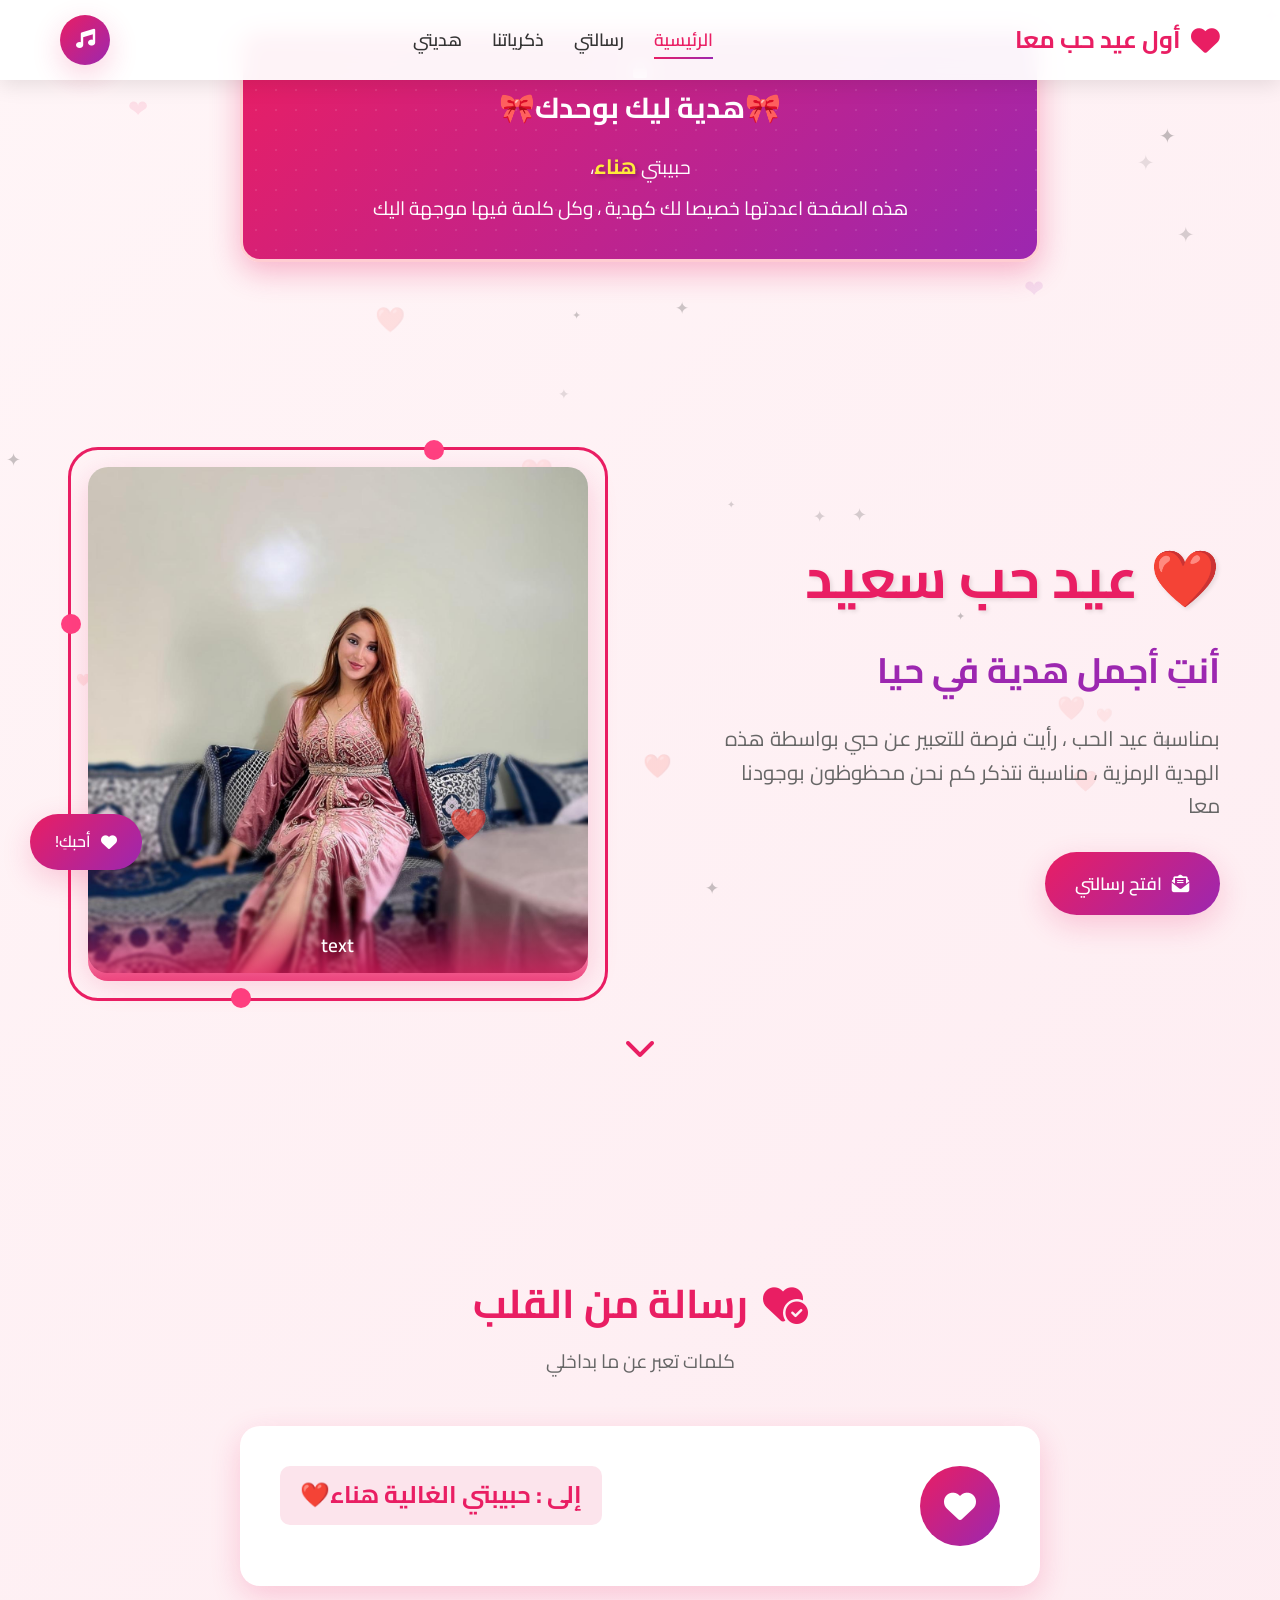
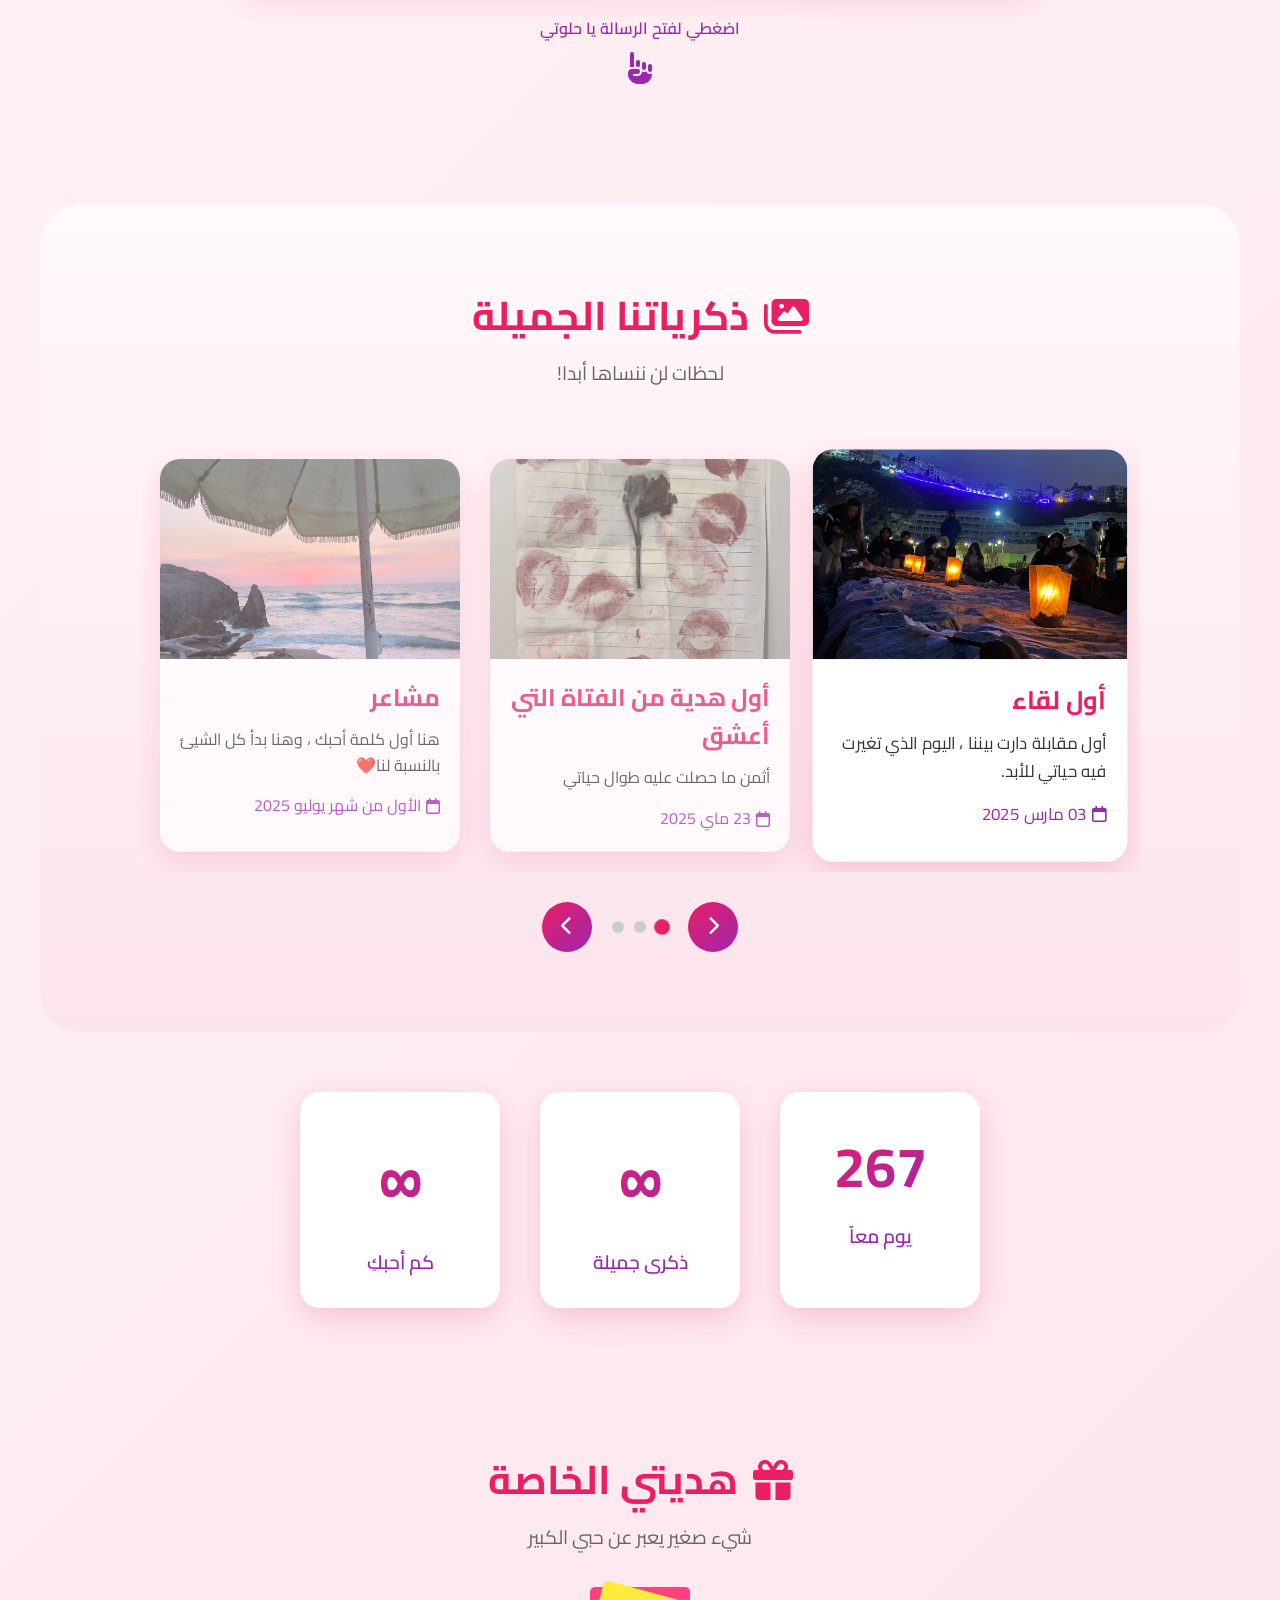
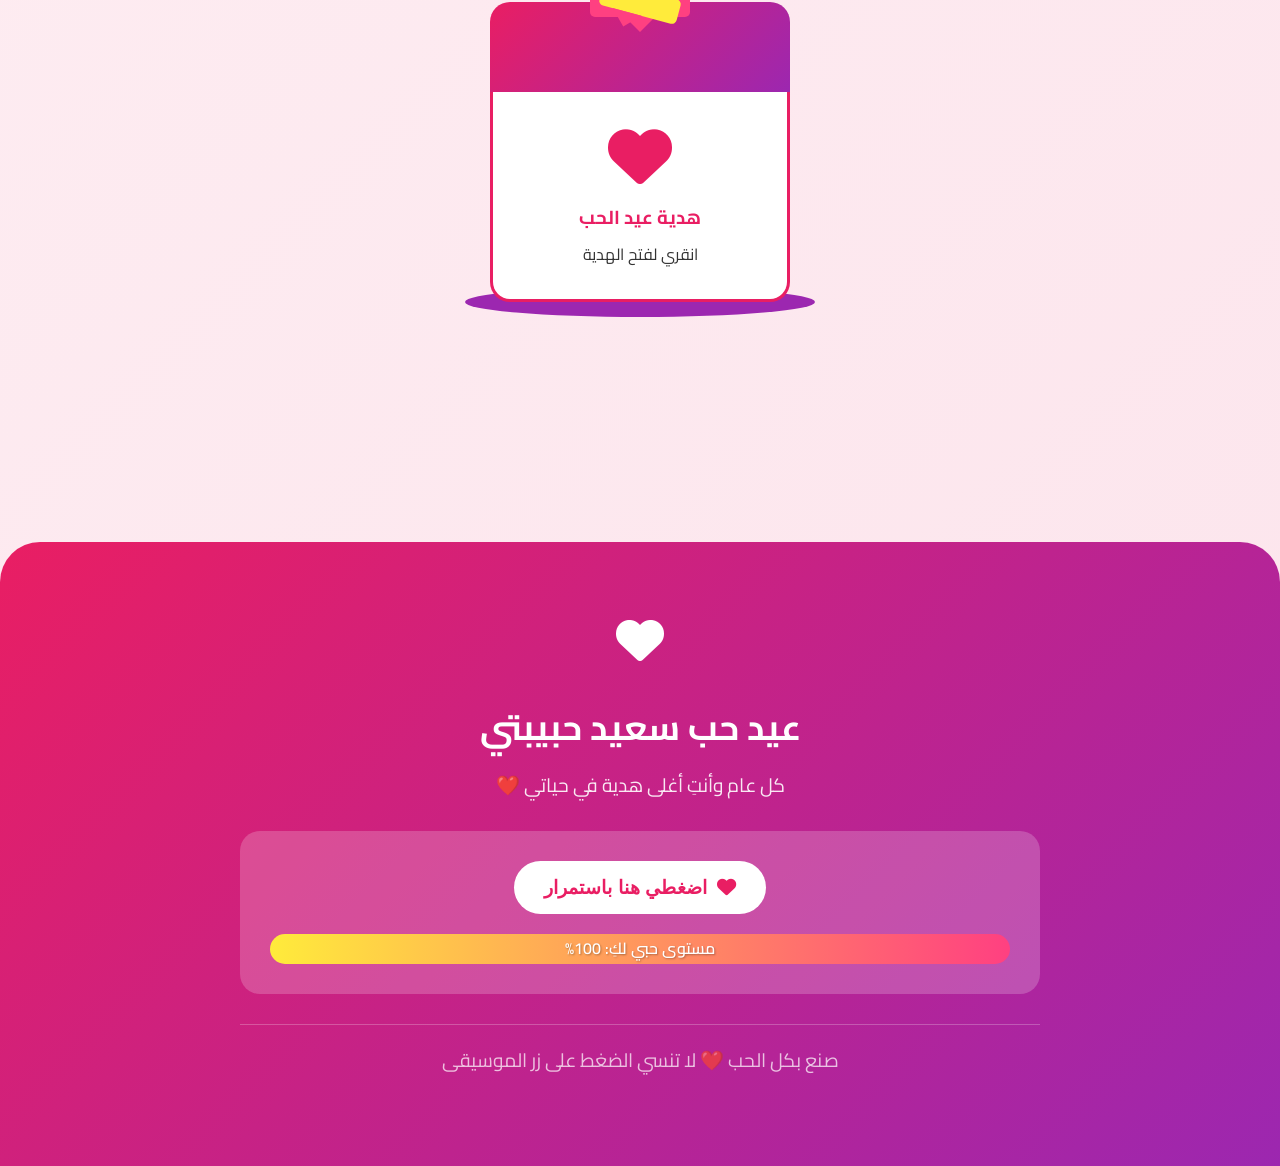
==== commit 5226d366: "Refactor code structure for improved readability and maintainability" ====
--- a/valentine-template-M2/index.html
+++ b/valentine-template-M2/index.html
@@ -271,7 +271,7 @@
             </div>
             
             <div class="footer-note">
-                <p> Yuk Yuk صنع بكل الحب ❤️
+                <p>  صنع بكل الحب ❤️
                     لا تنسي الضغط على زر الموسيقى
                 </p>
             </div>
@@ -286,7 +286,7 @@
     
     <!-- الموسيقى -->
     <audio id="backgroundMusic" loop>
-        <source src="song.mp3" type="audio/mpeg">
+        <source src="assets/song/song.mp3" type="audio/mpeg">
     </audio>
     
     <script src="js/config.js"></script>
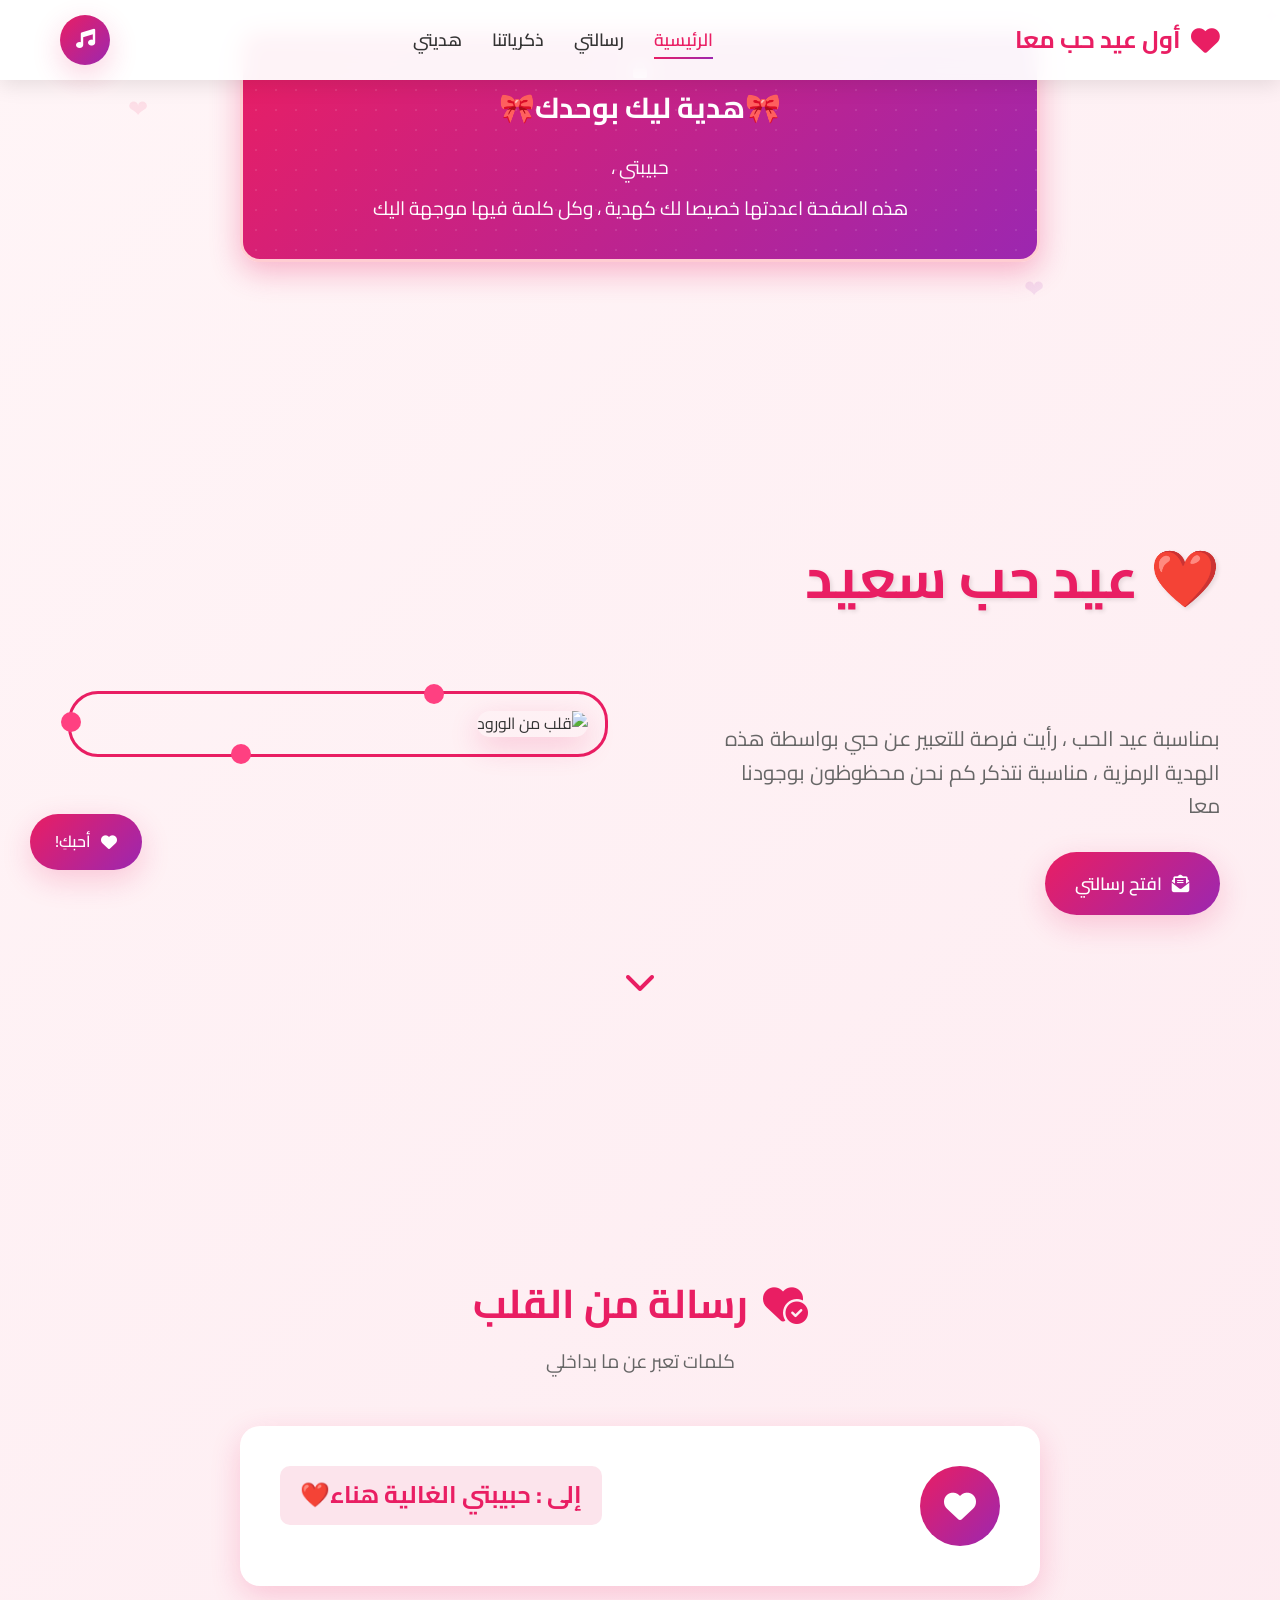
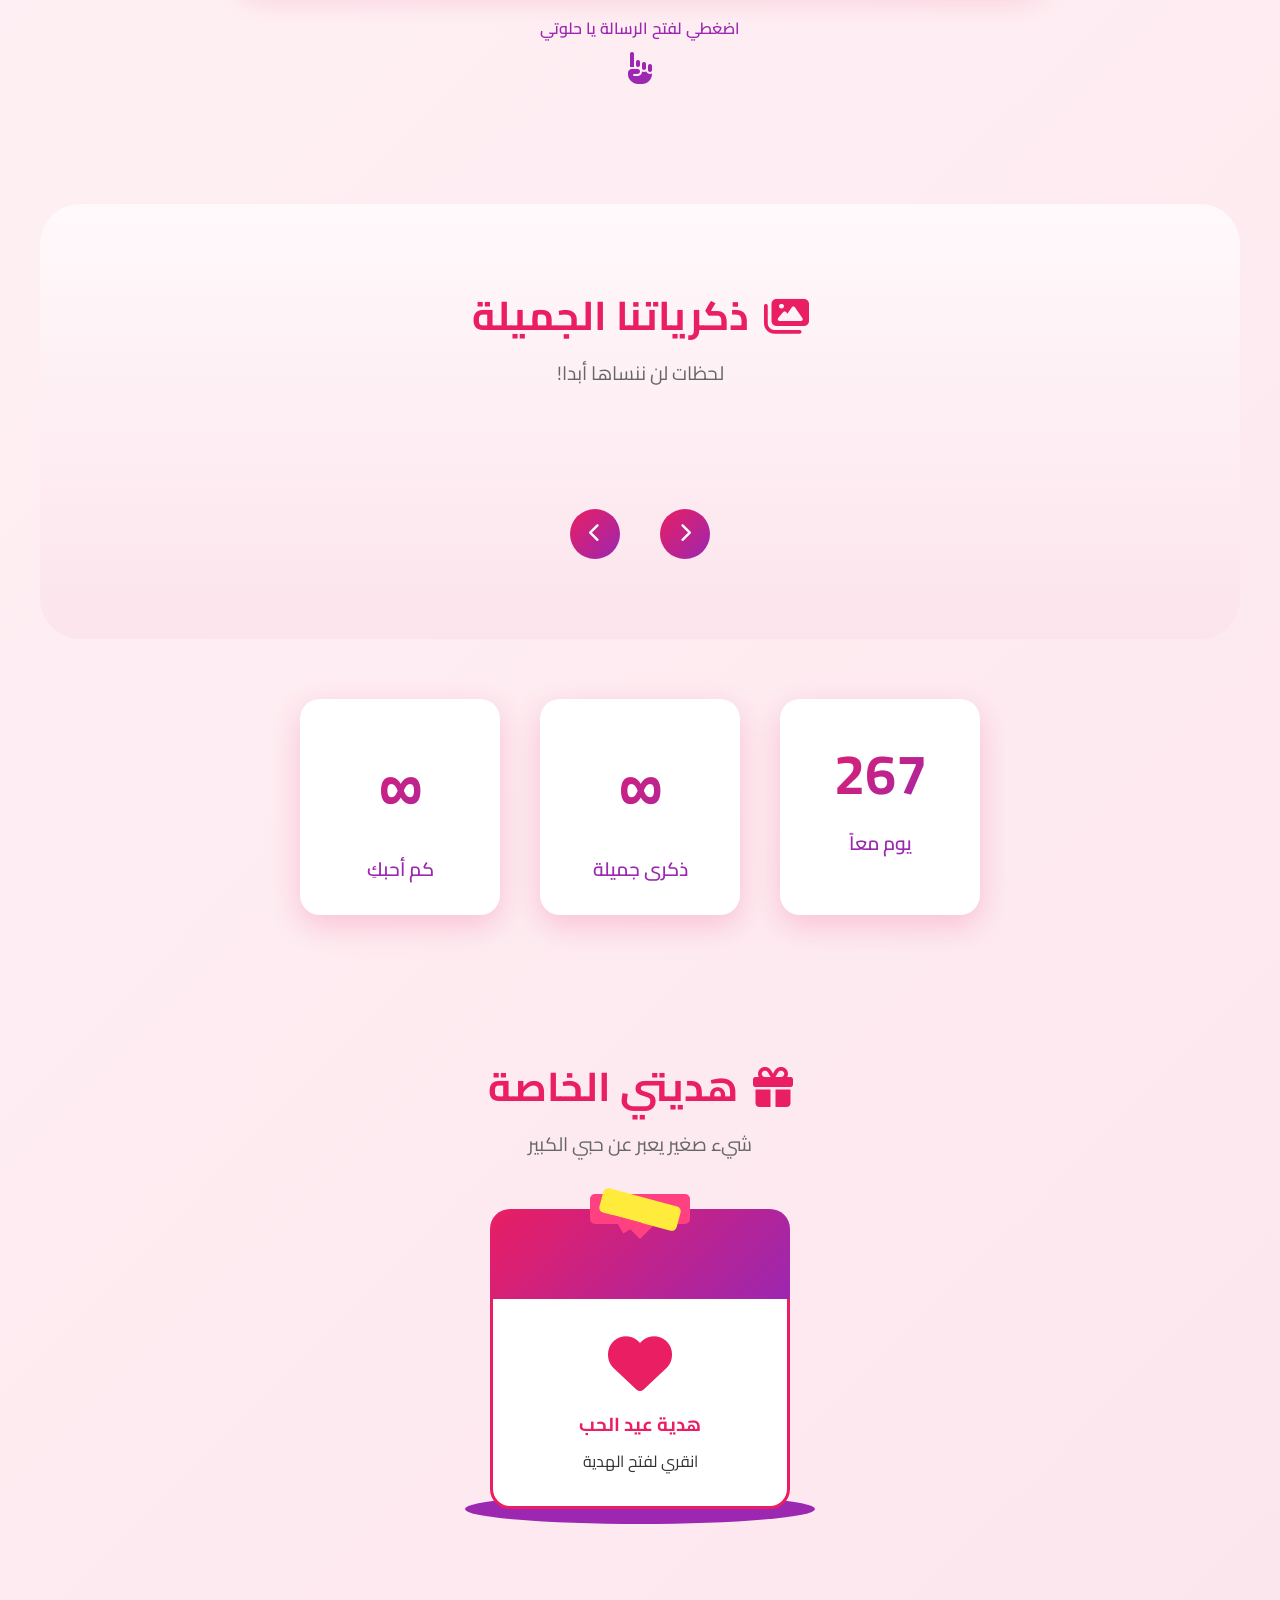
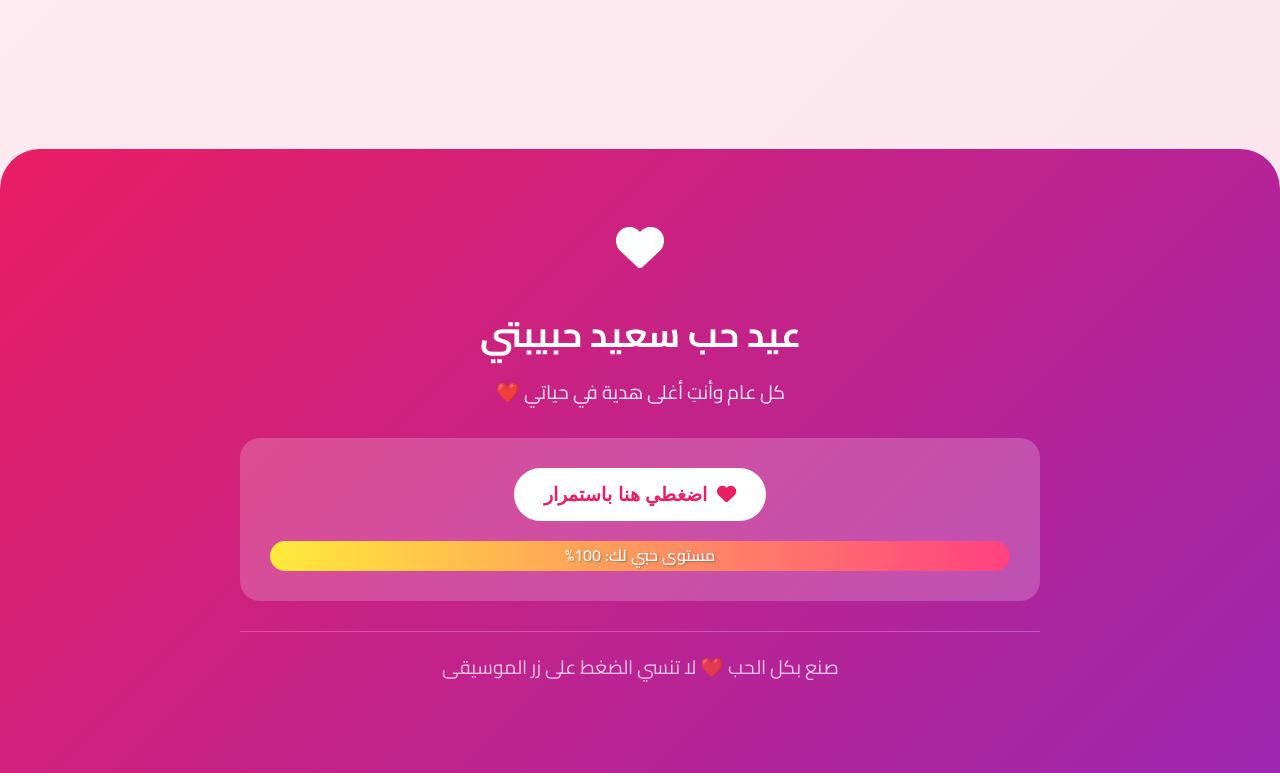
==== commit b3bc9c02: "Refactor code structure for improved readability and maintainability" ====
--- a/valentine-template-M2/index.html
+++ b/valentine-template-M2/index.html
@@ -1,7 +1,6 @@
 <!DOCTYPE html>
 <html lang="ar" dir="rtl">
 <head>
-    <!-- أضف هذا بعد <header> -->
 <div class="exclusive-message">
     <div class="locjn">
         <i class="fas fa-lock"></i>
@@ -70,11 +69,11 @@
                         <div class="decoration-circle"></div>
                         <div class="decoration-circle"></div>
                     </div>
-                    <img src="assets/images/media1.jpeg" 
-                         alt="قلب من الورود" class="main-photo">
-                    <div class="photo-overlay">
-                        <p>text</p>
-                    </div>
+                    <img 
+                    class="main-photo" 
+                    id="mainPhoto"
+                    alt="قلب من الورود"
+                    >
                 </div>
             </div>
         </div>
@@ -110,16 +109,15 @@
                     
                     <div class="letter-body">
                         <p>عزيزتي،</p>
-                        <p>في هذا اليوم الجميل، أود أن أعبر لك عن امتناني لحبك ووجودك في حياتي. شكراً لك على كل شيء، على كل ابتسامة، على كل دعم، وعلى كل لحظة جميلة قضيناها معاً.</p>
-                        <p>أنتِ النور الذي يضيء حياتي، والسعادة التي تملأ أيامي، والحب الذي يجعل قلبي ينبض. معكِ تعلمت معنى الحب الحقيقي، ومعنى الاهتمام، ومعنى أن يكون هناك شخص يهتم بك حقاً.</p>
-                        <p>أتمنى أن نبقى معاً للأبد، نشارك اللحظات الجميلة، ونتخطى الصعاب معاً. كل عام وأنتِ أغلى هدية في حياتي.</p>
-                        <p>أحبكِ أكثر مما تستطيعين الكلمات التعبير عنه.</p>
+                        <p id="letterBody"></p>
+
                     </div>
                     
                     <div class="letter-footer">
-                        <div class="signature">مع كل حبي،<br>الحمق ديالك</div>
+                        <div class="signature" id="signature"></div>
                         <div class="seal">
                             <i class="fas fa-heart"></i>
+                            
                         </div>
                     </div>
                 </div>
@@ -141,54 +139,14 @@
         </div>
         
         <div class="memories-container">
-            <div class="memory-slider">
-                <div class="memory-card active">
-                    <div class="memory-image">
-                        <img src="assets/images/media2.jpeg" alt="ذكرى 1">
-                    </div>
-                    <div class="memory-content">
-                        <h3>أول لقاء</h3>
-                        <p>أول مقابلة دارت بيننا ، اليوم الذي تغيرت فيه حياتي للأبد.</p>
-                        <div class="memory-date">
-                            <i class="far fa-calendar"></i> 03 مارس 2025
-                        </div>
-                    </div>
-                </div>
-                
-                <div class="memory-card">
-                    <div class="memory-image">
-                        <img src="assets/images/media3.jpeg" alt="ذكرى 2">
-                    </div>
-                    <div class="memory-content">
-                        <h3>أول هدية من الفتاة التي أعشق</h3>
-                        <p>أثمن ما حصلت عليه طوال حياتي</p>
-                        <div class="memory-date">
-                            <i class="far fa-calendar"></i> 23 ماي 2025
-                        </div>
-                    </div>
-                </div>
-                
-                <div class="memory-card">
-                    <div class="memory-image">
-                        <img src="assets/images/media4.jpeg" alt="ذكرى 3">
-                    </div>
-                    <div class="memory-content">
-                        <h3>مشاعر</h3>
-                        <p>هنا أول كلمة أحبك ، وهنا بدأ كل الشيئ بالنسبة لنا❤️</p>
-                        <div class="memory-date">
-                            <i class="far fa-calendar"></i> الأول من شهر يوليو 2025
-                        </div>
-                    </div>
-                </div>
-            </div>
+            <div class="memory-slider"id="memorySlider"></div>
             
             <div class="slider-controls">
-                <button class="slider-btn prev-btn"><i class="fas fa-chevron-right"></i></button>
-                <div class="slider-dots">
-                    <span class="dot active"></span>
-                    <span class="dot"></span>
-                    <span class="dot"></span>
-                </div>
+                <button class="slider-btn prev-btn">
+                    <i class="fas fa-chevron-right"></i>
+                </button>
+                <div class="slider-dots"></div>
+
                 <button class="slider-btn next-btn"><i class="fas fa-chevron-left"></i></button>
             </div>
         </div>
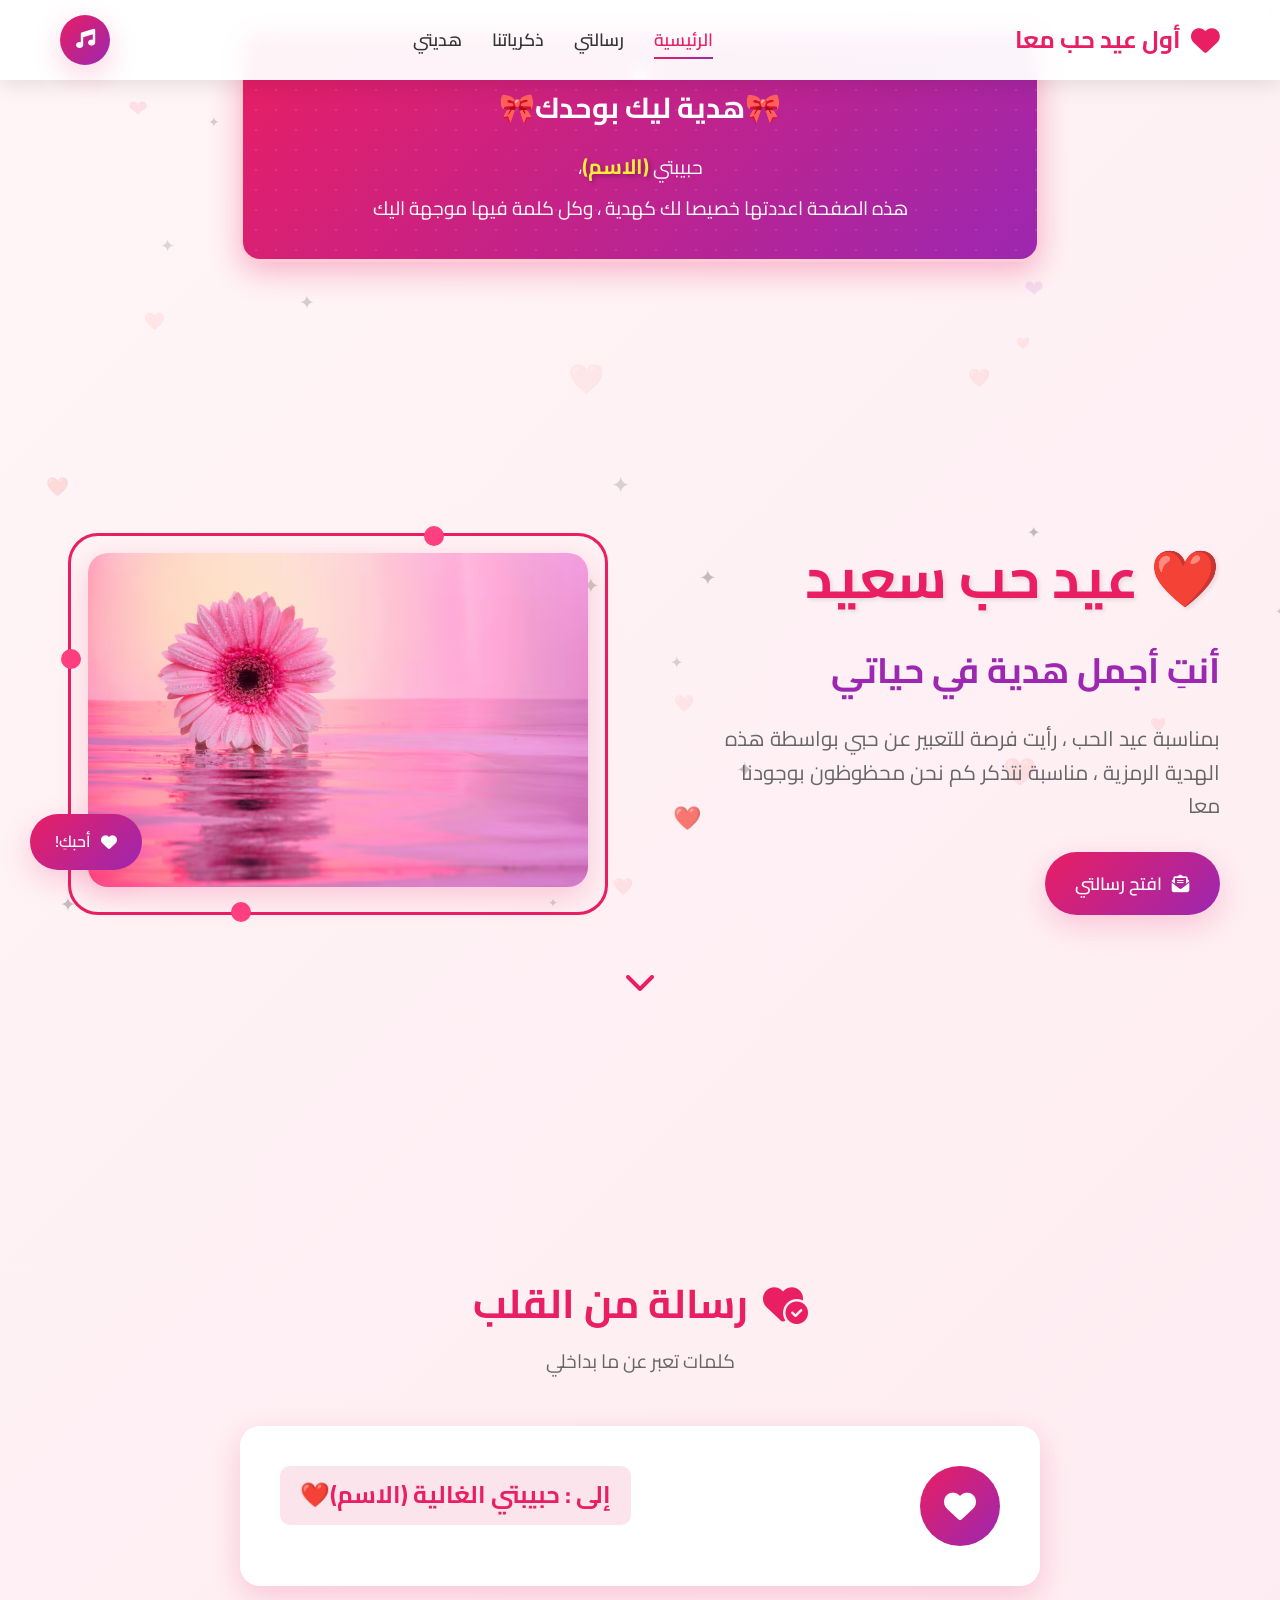
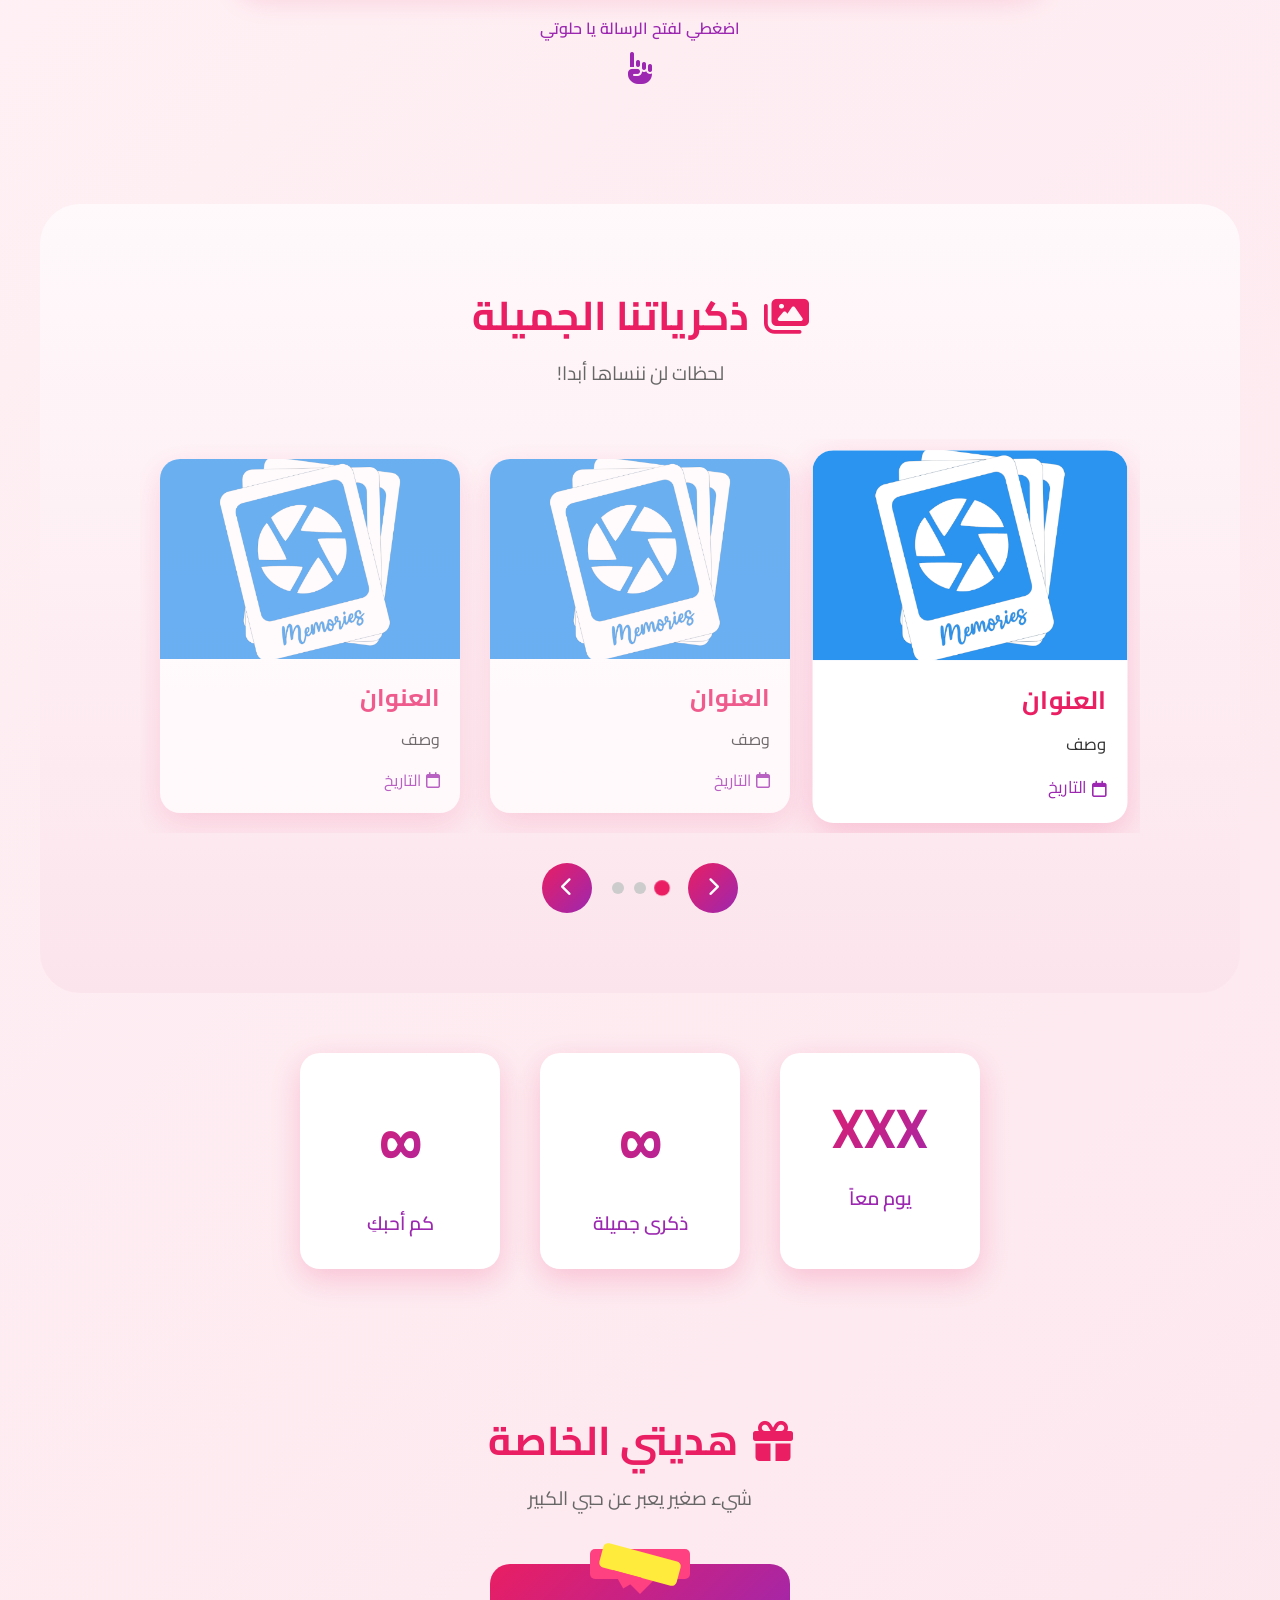
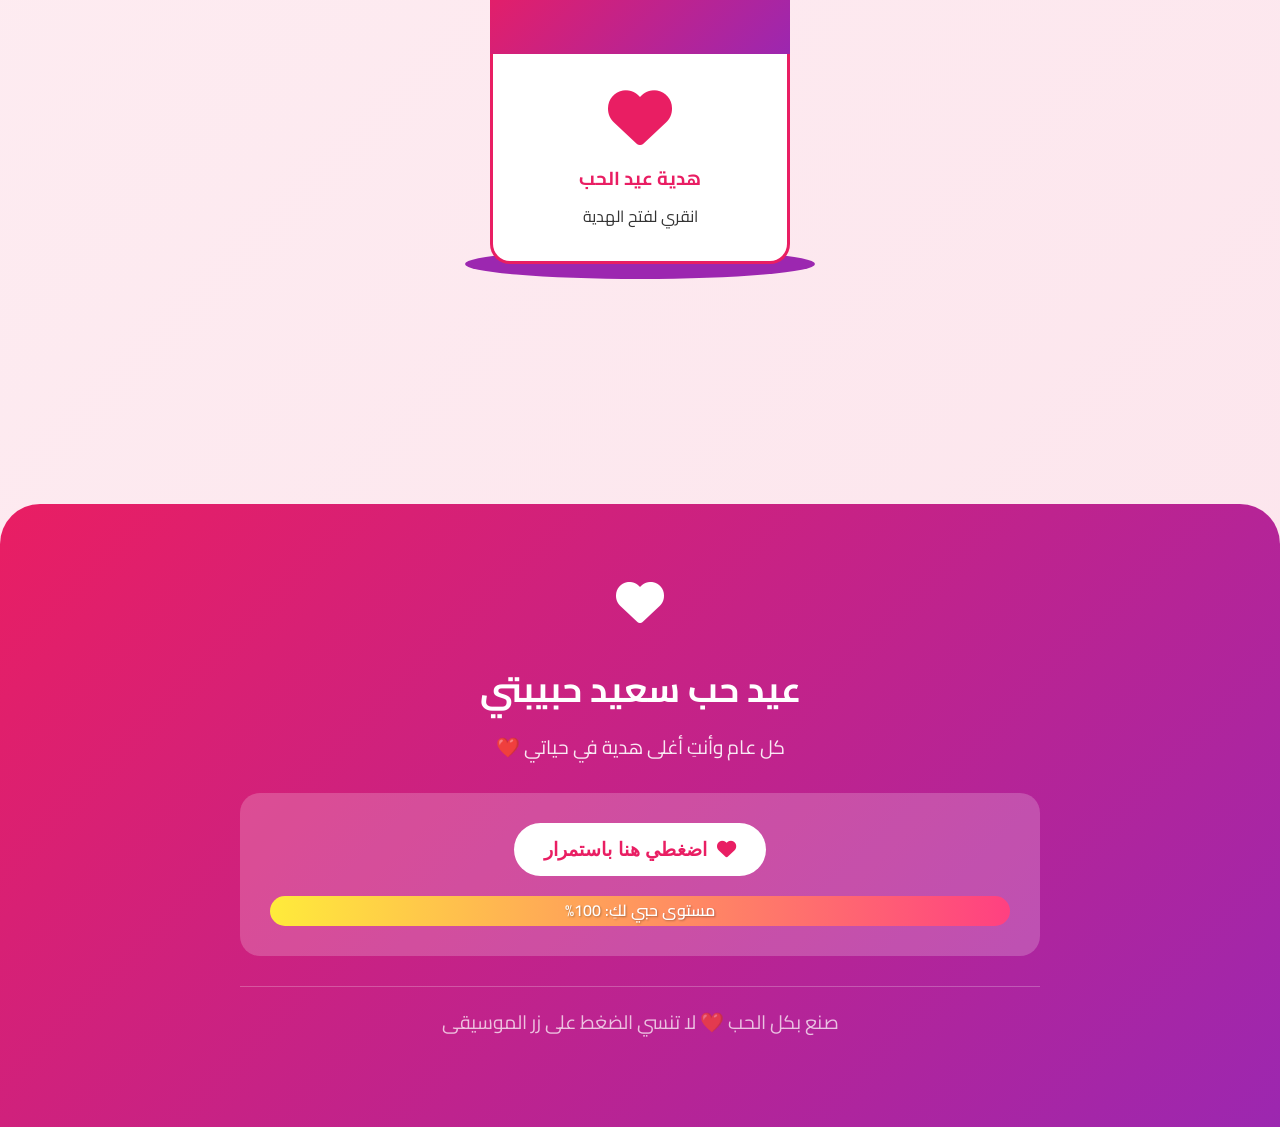
==== commit 2e83bbb7: "ajustable version" ====
--- a/valentine-template-M2/index.html
+++ b/valentine-template-M2/index.html
@@ -6,7 +6,7 @@
         <i class="fas fa-lock"></i>
     </div>
     <h3>🎀هدية ليك بوحدك🎀</h3>
-    <p> حبيبتي <span class="loved-name" id="lovedName"></span>،</p>
+    <p> حبيبتي <span class="lovedName" id="loved-name"></span>،</p>
     <p>هذه الصفحة اعددتها خصيصا لك كهدية ، وكل كلمة فيها موجهة اليك</p>
     
 </div>
@@ -21,11 +21,11 @@
     <link rel="stylesheet" href="https://cdnjs.cloudflare.com/ajax/libs/animate.css/4.1.1/animate.min.css">
 </head>
 <body>
-    <!-- خلفية متحركة -->
+
     <div class="floating-hearts"></div>
     <div class="sparkles"></div>
     
-    <!-- الشريط العلوي -->
+
     <nav class="nav-bar">
         <div class="nav-container">
             <div class="logo">
@@ -44,7 +44,6 @@
         </div>
     </nav>
     
-    <!-- القسم الرئيسي -->
     <section class="hero" id="home">
         <div class="hero-content">
             <div class="hero-text">
@@ -72,7 +71,7 @@
                     <img 
                     class="main-photo" 
                     id="mainPhoto"
-                    alt="قلب من الورود"
+                    alt="main image"
                     >
                 </div>
             </div>
@@ -97,7 +96,7 @@
                         <i class="fas fa-heart"></i>
                     </div>
                     <div class="to-label">
-                        <p> إلى : حبيبتي الغالية هناء❤️ </p>
+                        <p> إلى : حبيبتي الغالية <span class="lovedName"></span>❤️ </p>
                     </div>
                 </div>
                 
--- a/valentine-template-M2/css/style.css
+++ b/valentine-template-M2/css/style.css
@@ -1364,7 +1364,7 @@
     z-index: 1;
 }
 
-.loved-name {
+#loved-name {
     font-weight: 700;
     color: #ffeb3b;
     font-size: 1.3rem;
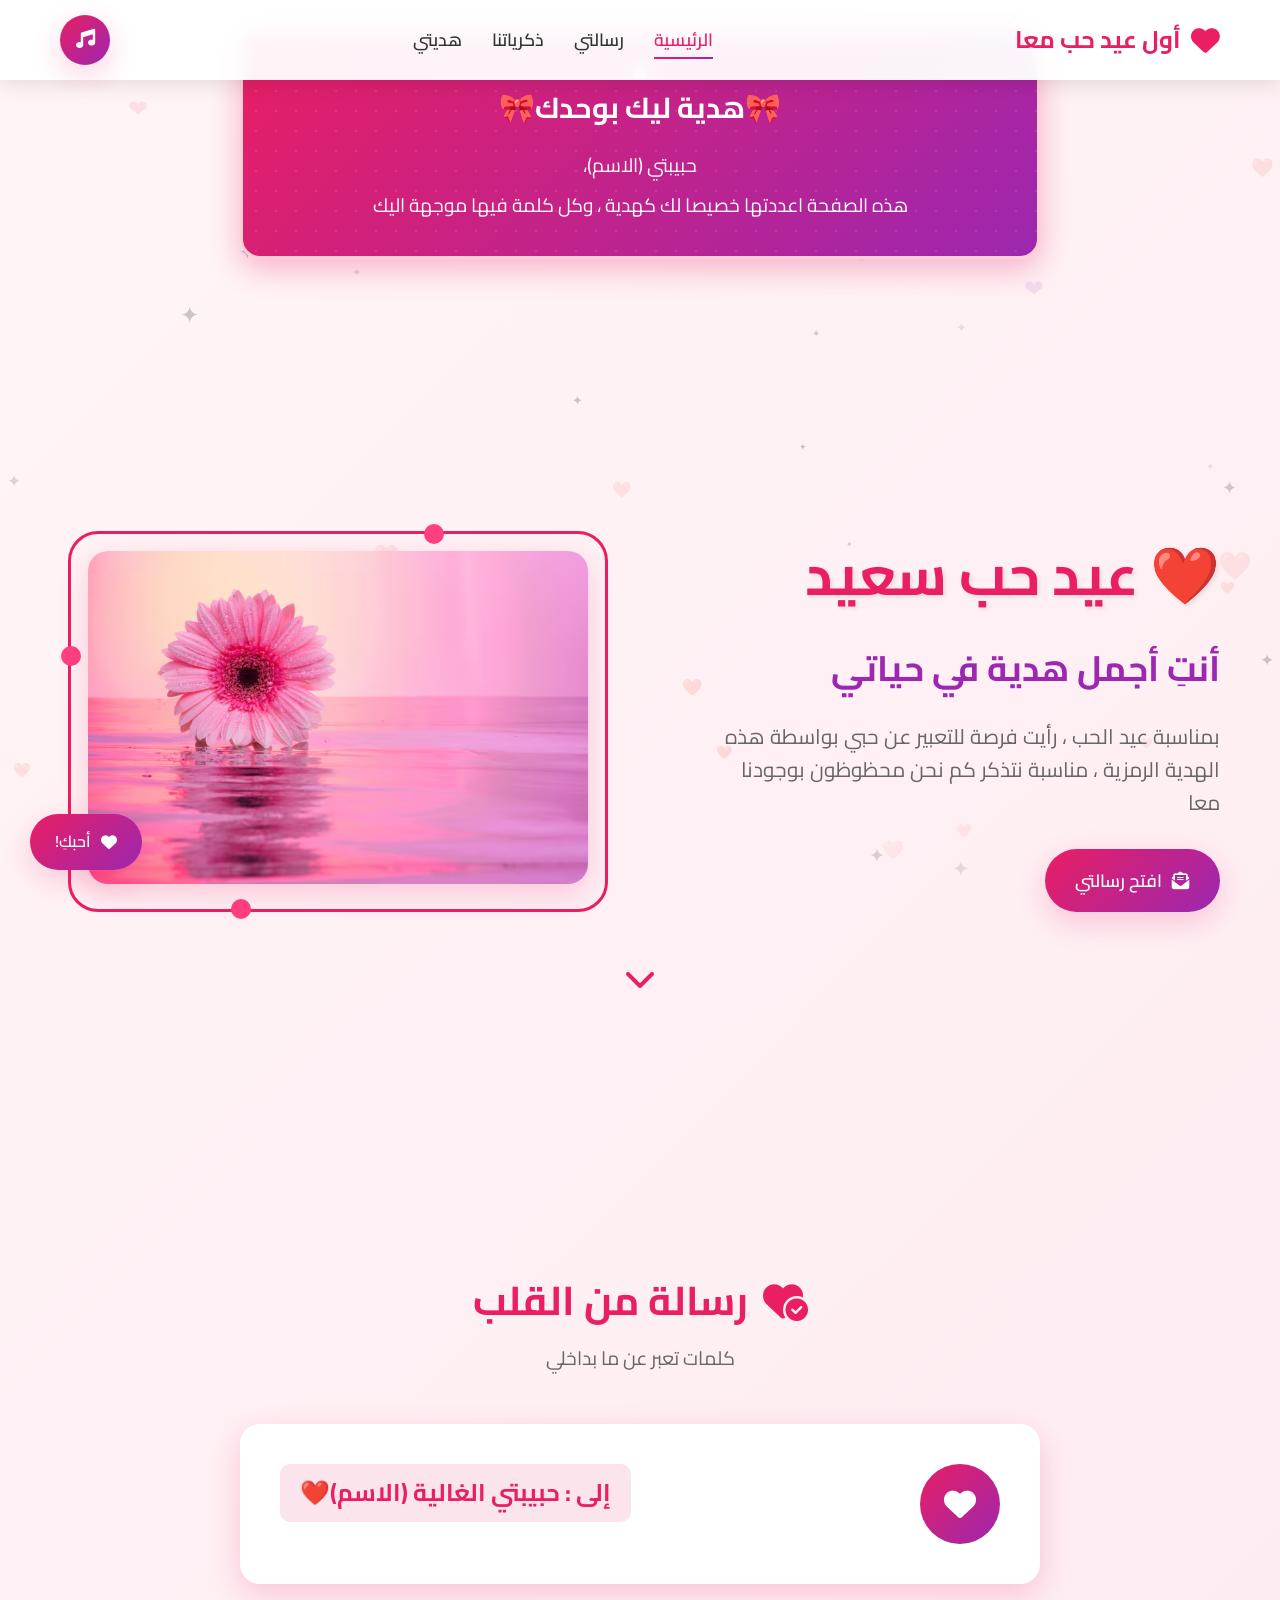
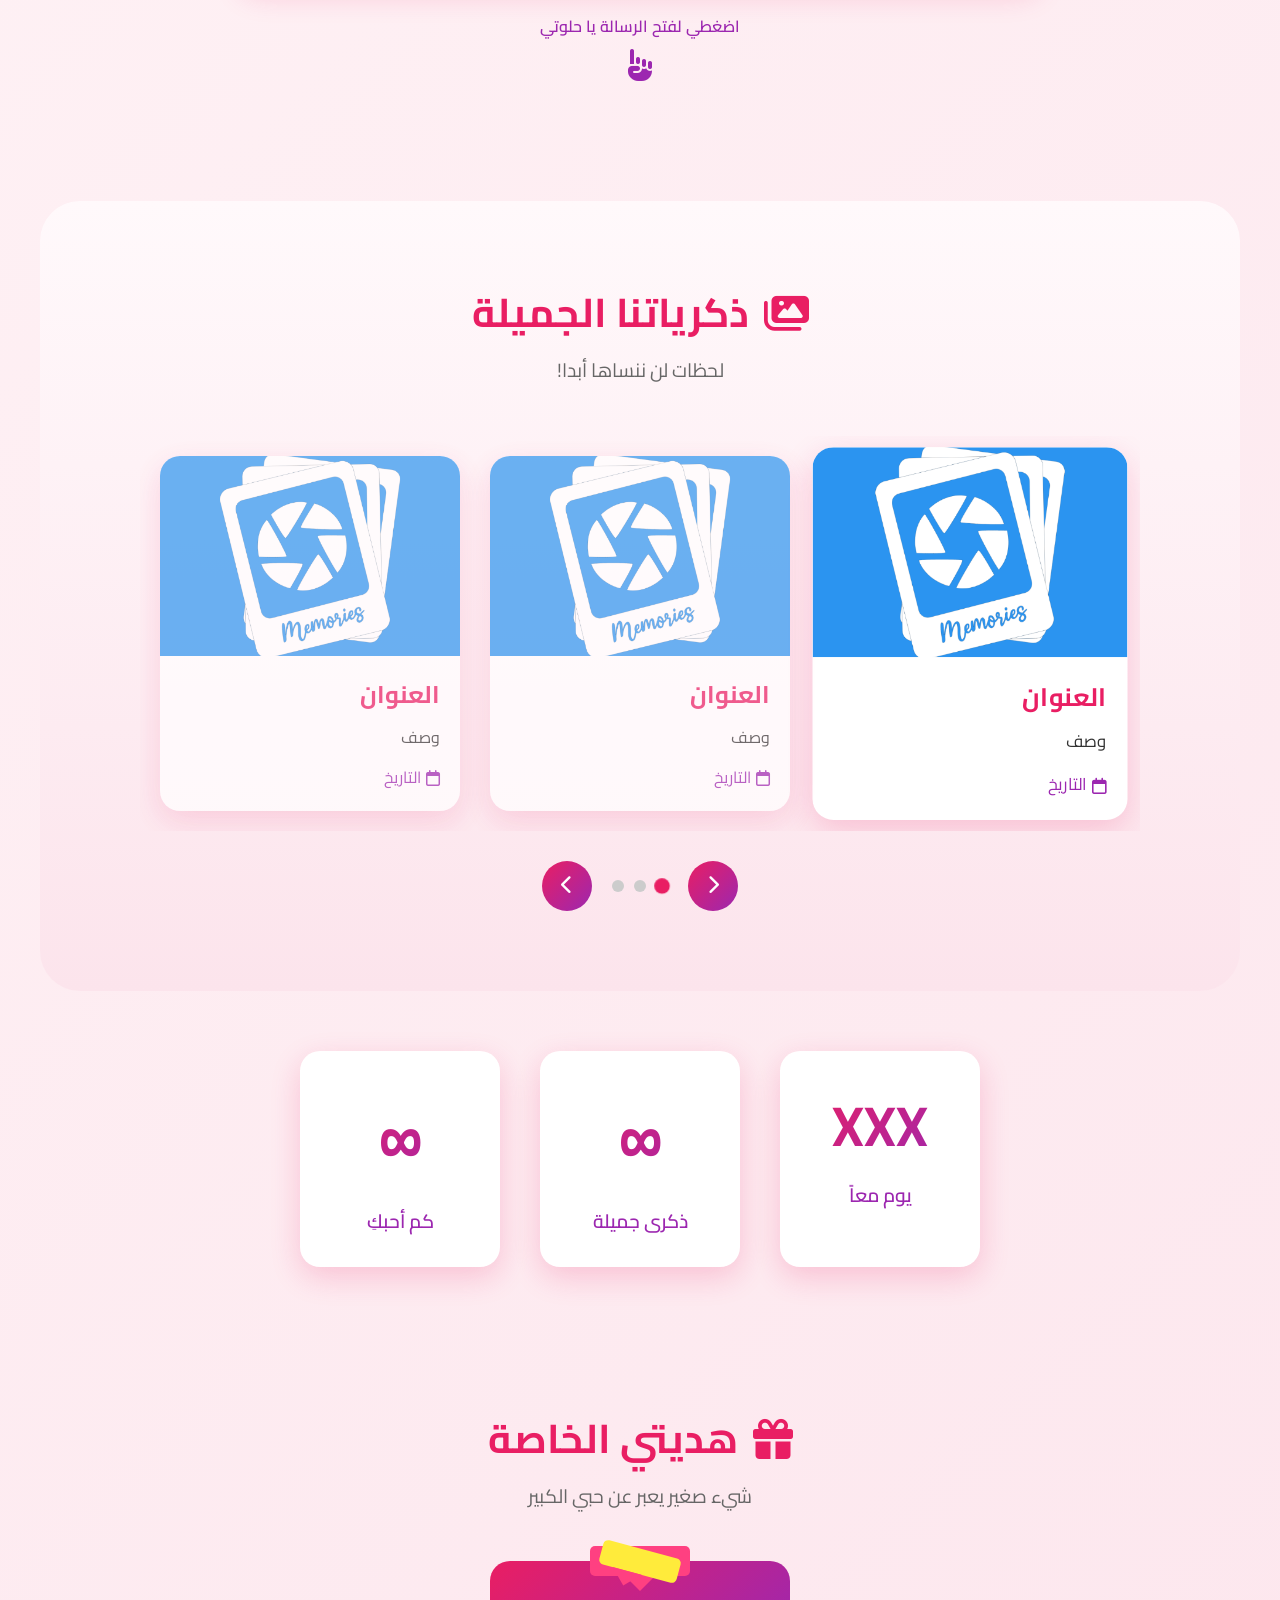
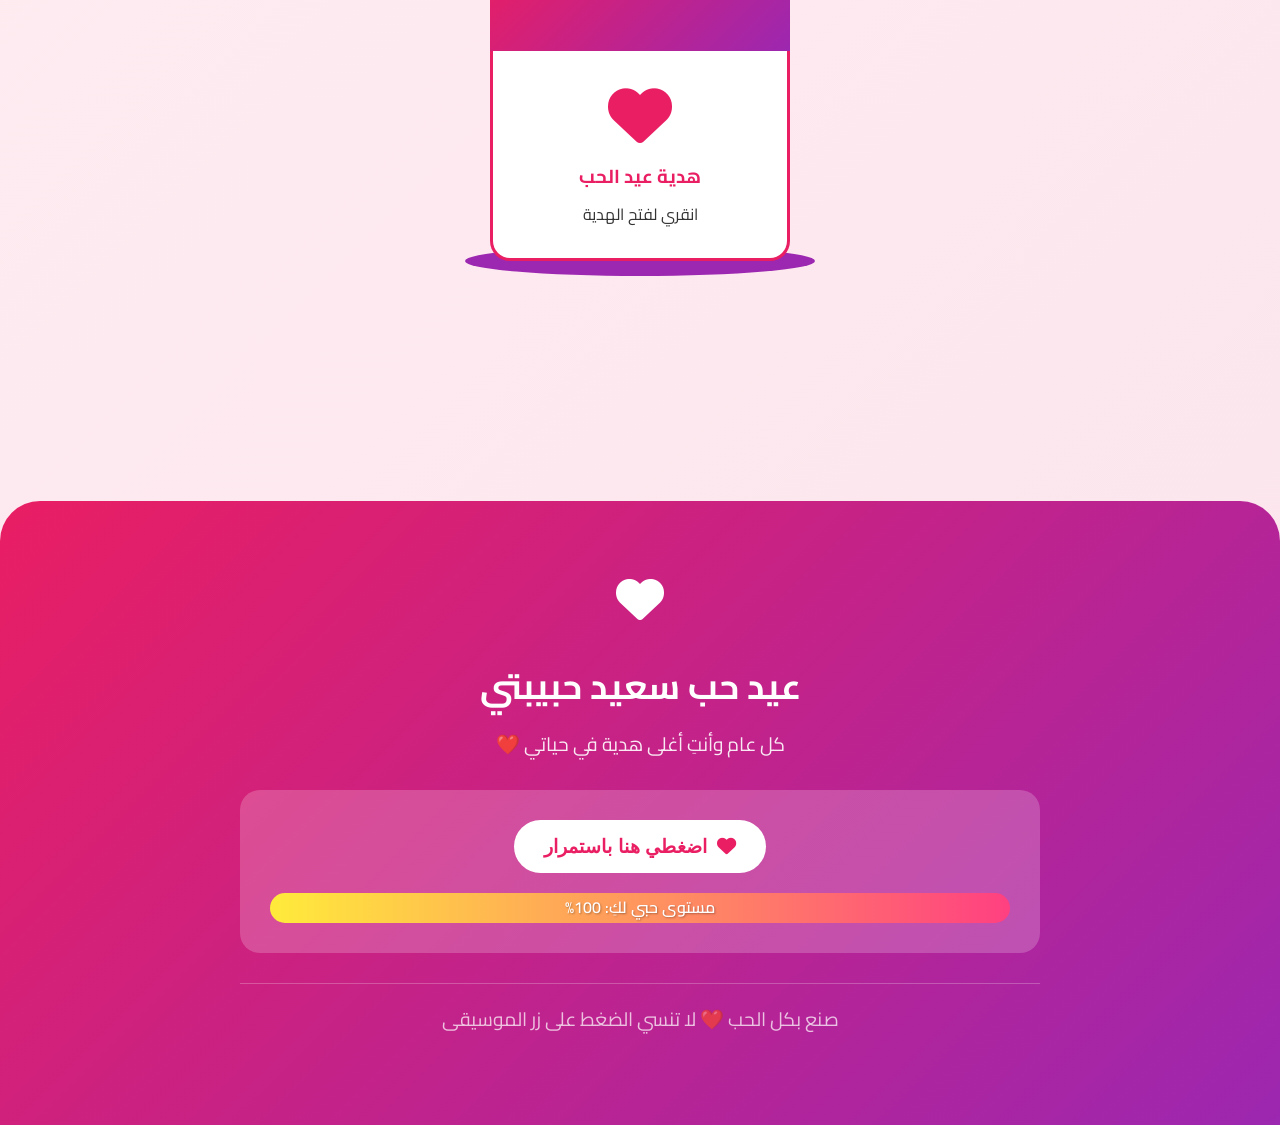
==== commit 5efdf144: "fix: correct HTML structure and remove duplicate slider handlers" ====
--- a/valentine-template-M2/index.html
+++ b/valentine-template-M2/index.html
@@ -1,15 +1,6 @@
 <!DOCTYPE html>
 <html lang="ar" dir="rtl">
 <head>
-<div class="exclusive-message">
-    <div class="locjn">
-        <i class="fas fa-lock"></i>
-    </div>
-    <h3>🎀هدية ليك بوحدك🎀</h3>
-    <p> حبيبتي <span class="lovedName" id="loved-name"></span>،</p>
-    <p>هذه الصفحة اعددتها خصيصا لك كهدية ، وكل كلمة فيها موجهة اليك</p>
-    
-</div>
     <meta charset="UTF-8">
     <meta name="viewport" content="width=device-width, initial-scale=1.0">
     <title>Happy Valentine Day</title>
@@ -21,11 +12,19 @@
     <link rel="stylesheet" href="https://cdnjs.cloudflare.com/ajax/libs/animate.css/4.1.1/animate.min.css">
 </head>
 <body>
-
+    <div class="exclusive-message">
+        <div class="locjn">
+            <i class="fas fa-lock"></i>
+        </div>
+        <h3>🎀هدية ليك بوحدك🎀</h3>
+        <p> حبيبتي <span class="lovedName" id="loved"></span>،</p>
+        <p>هذه الصفحة اعددتها خصيصا لك كهدية ، وكل كلمة فيها موجهة اليك</p>
+        
+    </div>
     <div class="floating-hearts"></div>
     <div class="sparkles"></div>
     
-
+    
     <nav class="nav-bar">
         <div class="nav-container">
             <div class="logo">
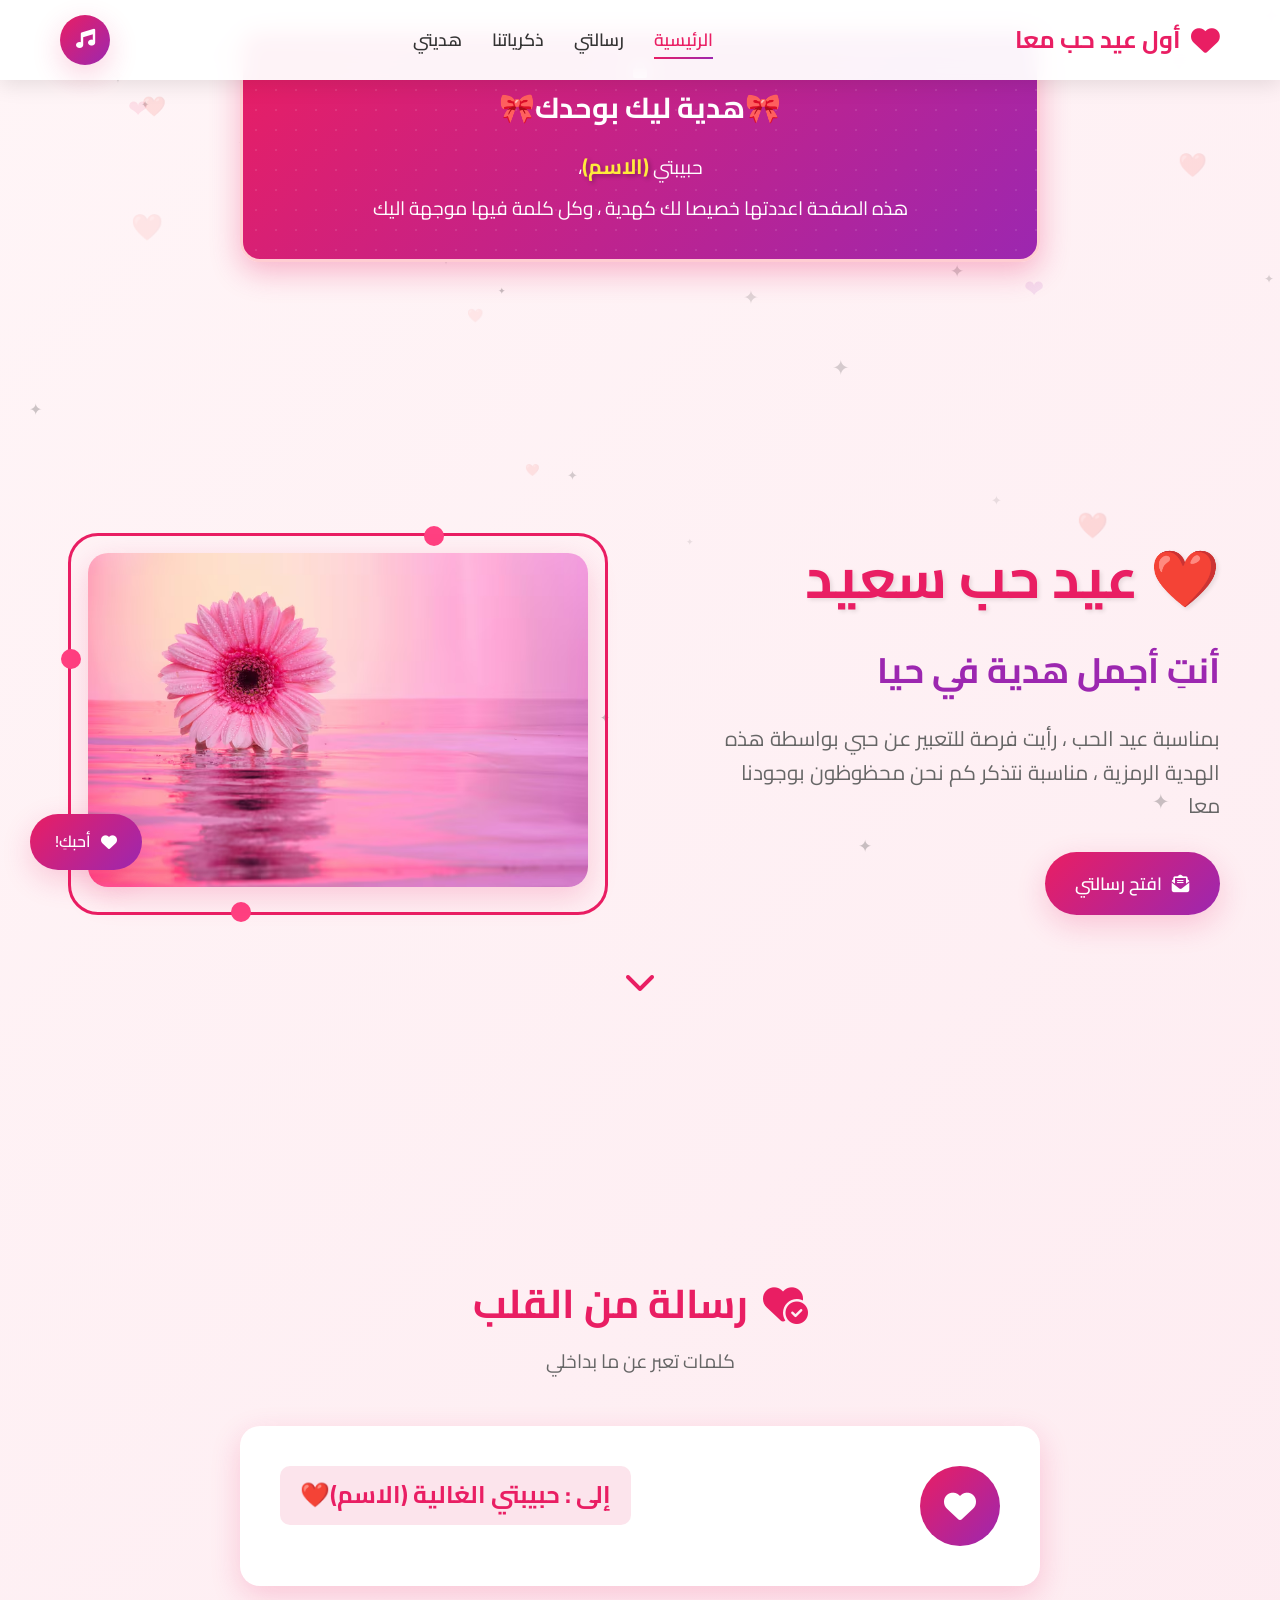
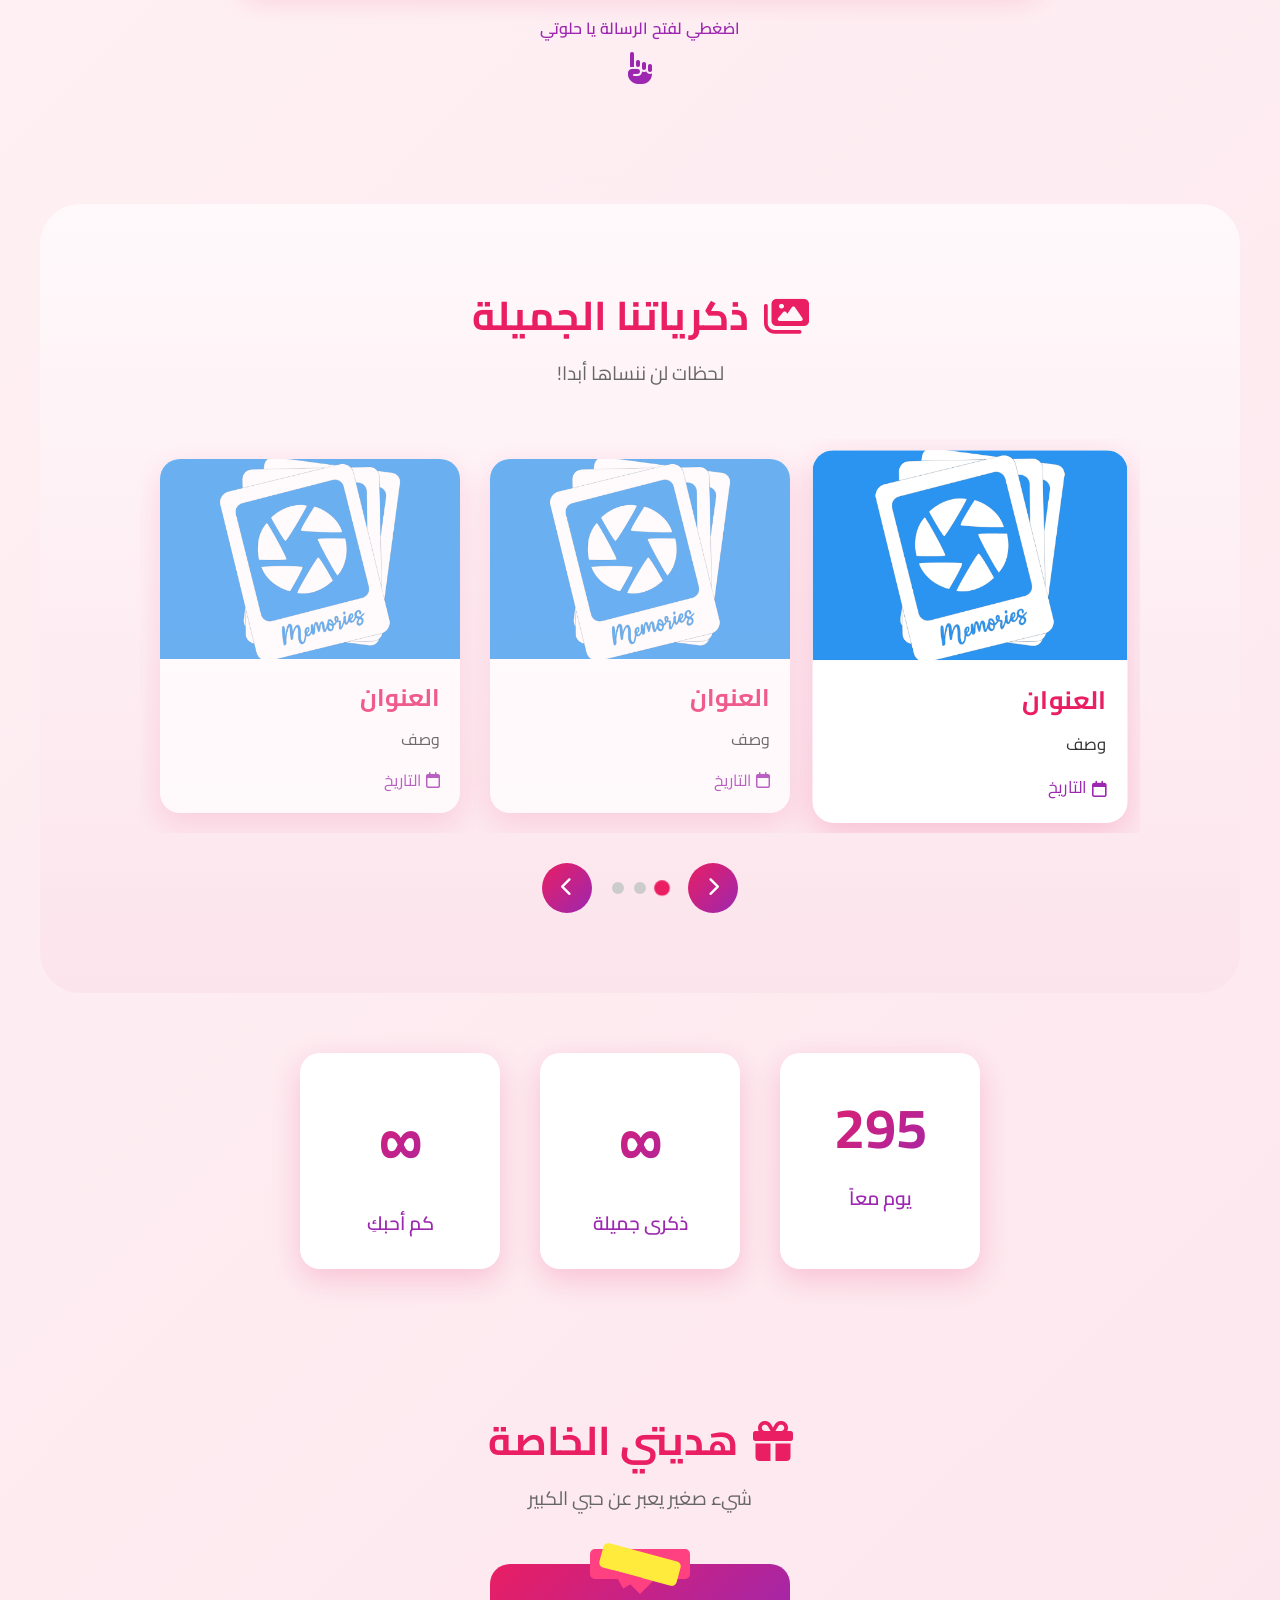
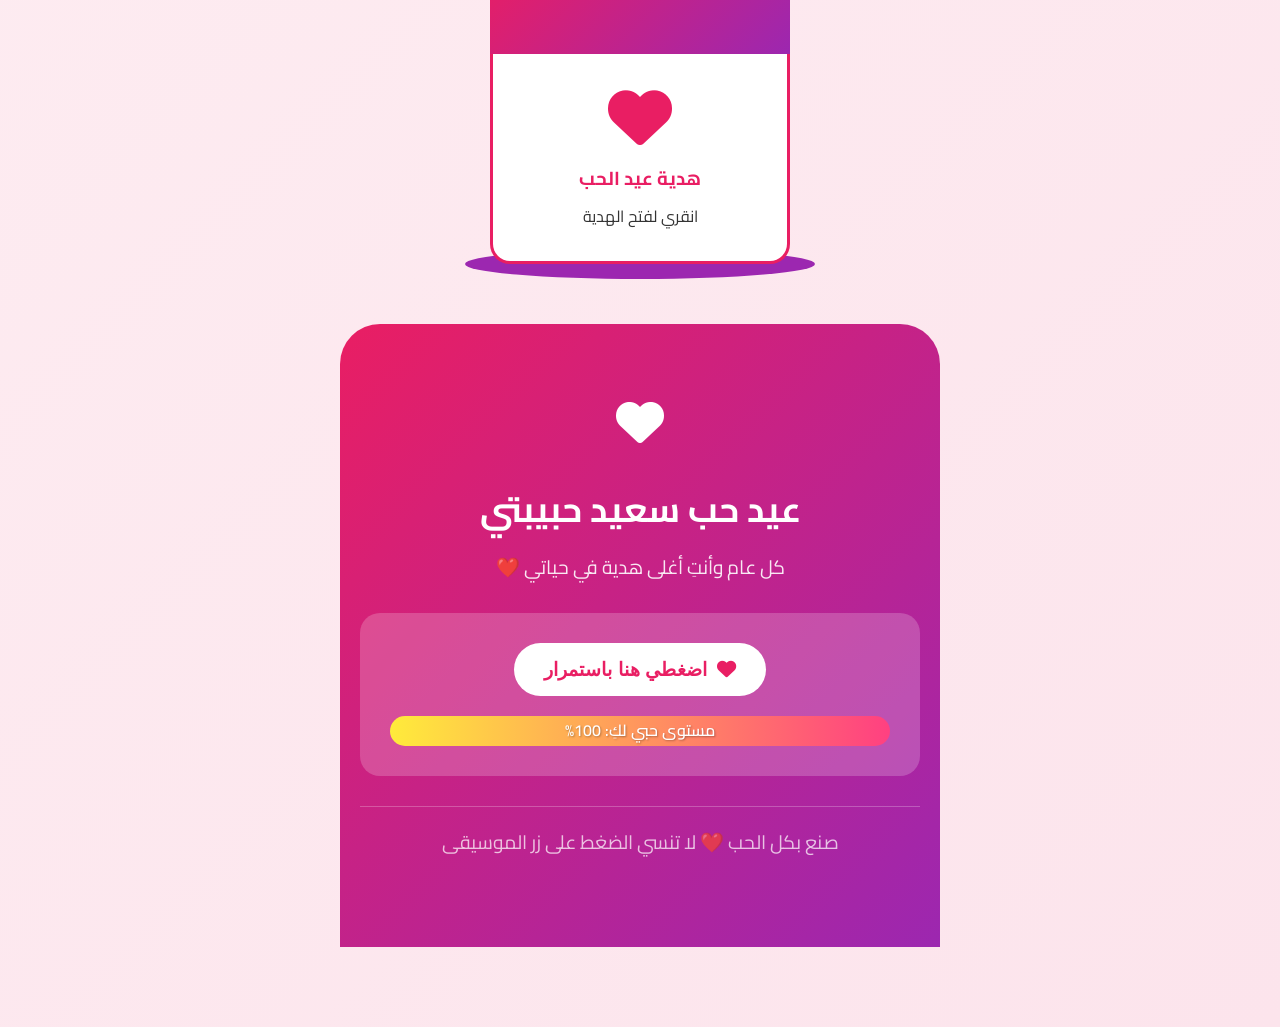
==== commit d743fb25: "feat: enhance Valentine template with dynamic gift messages and music integration" ====
--- a/valentine-template-M2/index.html
+++ b/valentine-template-M2/index.html
@@ -17,7 +17,7 @@
             <i class="fas fa-lock"></i>
         </div>
         <h3>🎀هدية ليك بوحدك🎀</h3>
-        <p> حبيبتي <span class="lovedName" id="loved"></span>،</p>
+        <p> حبيبتي <span class="lovedName" id="loved-name"></span>،</p>
         <p>هذه الصفحة اعددتها خصيصا لك كهدية ، وكل كلمة فيها موجهة اليك</p>
         
     </div>
@@ -101,7 +101,7 @@
                 
                 <div class="letter" id="letterContent">
                     <div class="letter-header">
-                        <div class="letter-date">14 فبراير 2026</div>
+                        <div class="letter-date">14 فبراير 2027</div>
                         <div class="letter-title">رسالتي الخاصة</div>
                     </div>
                     
@@ -192,21 +192,28 @@
                 <div class="box-bottom"></div>
             </div>
             
-            <div class="gift-message-card" id="giftMessage">
-                <h3><i class="fas fa-star"></i> هديتي لكِ</h3>
-                <p>هديتي لكِ هي وعد بالحب الأبدي، والالتزام بالسعادة الدائمة، والعزم على جعل كل يوم من أيامنا معاً أجمل من الذي سبقه.</p>
-                <p>أعدكِ بأن أكون دائماً جانبكِ، أدعمكِ في أحلامكِ، وأشارككِ كل لحظات الفرح والحزن.</p>
-                <div class="virtual-gift">
-                    <i class="fas fa-heart-circle-check"></i>
-                    <p>احبك من من كل أعماق قلبي الخايبة ديالي ❤️</p>
-                </div>
-                <button class="btn-primary" id="closeGiftBtn">
-                    <i class="fas fa-heart"></i>شكرا يا مولاي
-                </button>
-            </div>
-        </div>
-    </section>
-    
+        <div class="gift-message-card" id="giftMessage">
+
+            <h3>
+                <i class="fas fa-star"></i>
+                <span id="giftTitle"></span>
+            </h3>
+
+            <p id="giftMessage1"></p>
+
+            <p id="giftMessage2"></p>
+
+            <div class="virtual-gift">
+                <i class="fas fa-heart-circle-check"></i>
+                <p id="giftFinalMessage"></p>
+            </div>
+
+            <button class="btn-primary" id="closeGiftBtn">
+                <i class="fas fa-heart"></i>
+                أحبكِ
+            </button>
+
+        </div>    
     <!-- نهاية الصفحة -->
     <footer class="footer">
         <div class="footer-content">
@@ -241,10 +248,8 @@
     </div>
     
     <!-- الموسيقى -->
-    <audio id="backgroundMusic" loop>
-        <source src="assets/song/song.mp3" type="audio/mpeg">
-    </audio>
-    
+<audio id="backgroundMusic" loop></audio>
+
     <script src="js/config.js"></script>
     <script src="js/script.js"></script>
 </body>
--- a/valentine-template-M2/css/style.css
+++ b/valentine-template-M2/css/style.css
@@ -705,8 +705,9 @@
 /* هدية */
 .gift-section {
     padding: 80px 20px;
-    max-width: 1200px;
+    min-height: 0;
     margin: 0 auto;
+    height: auto;
 }
 
 .gift-container {
@@ -813,7 +814,7 @@
     border-radius: 20px;
     padding: 40px;
     box-shadow: var(--shadow);
-    position: absolute;
+    position: relative;
     top: 0;
     right: 0;
     left: 0;
@@ -834,6 +835,9 @@
 .gift-message-card p {
     margin-bottom: 15px;
     font-size: 1.1rem;
+}
+.gift-message-card {
+    display: none;
 }
 
 .virtual-gift {
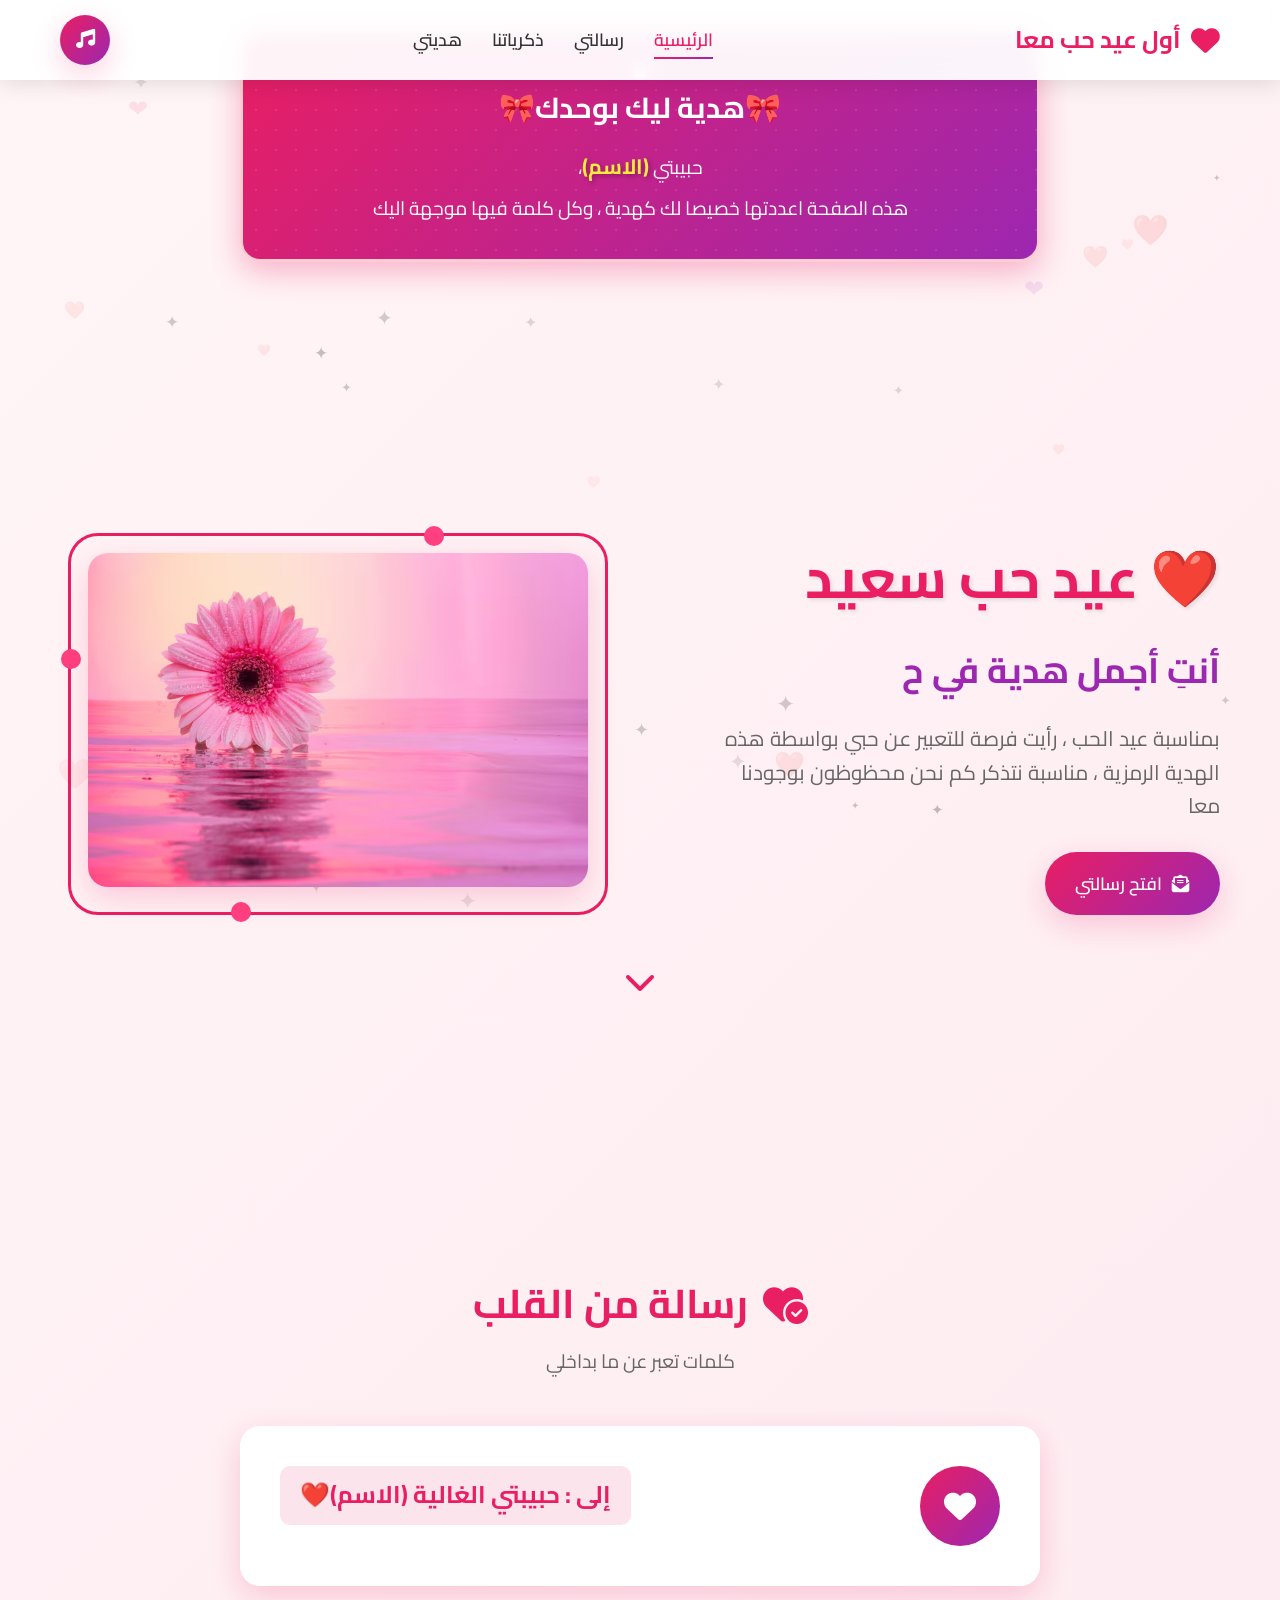
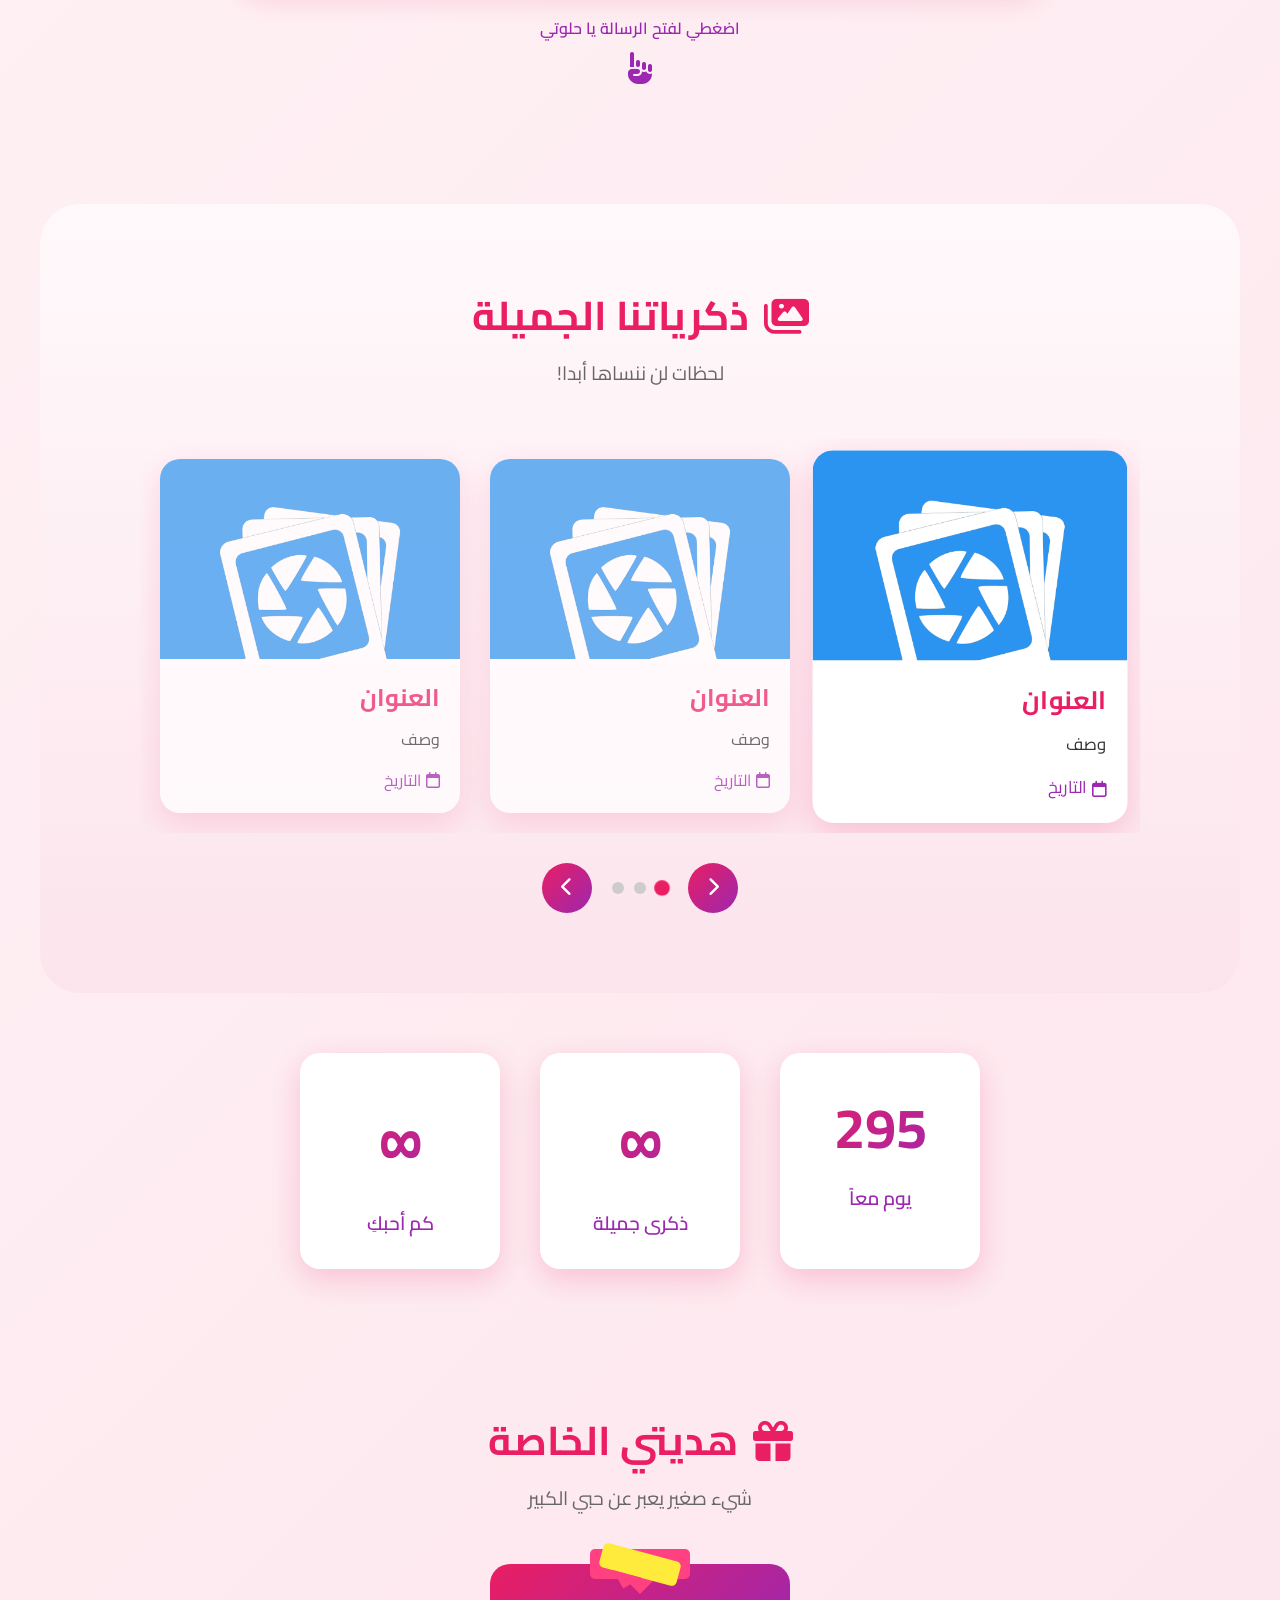
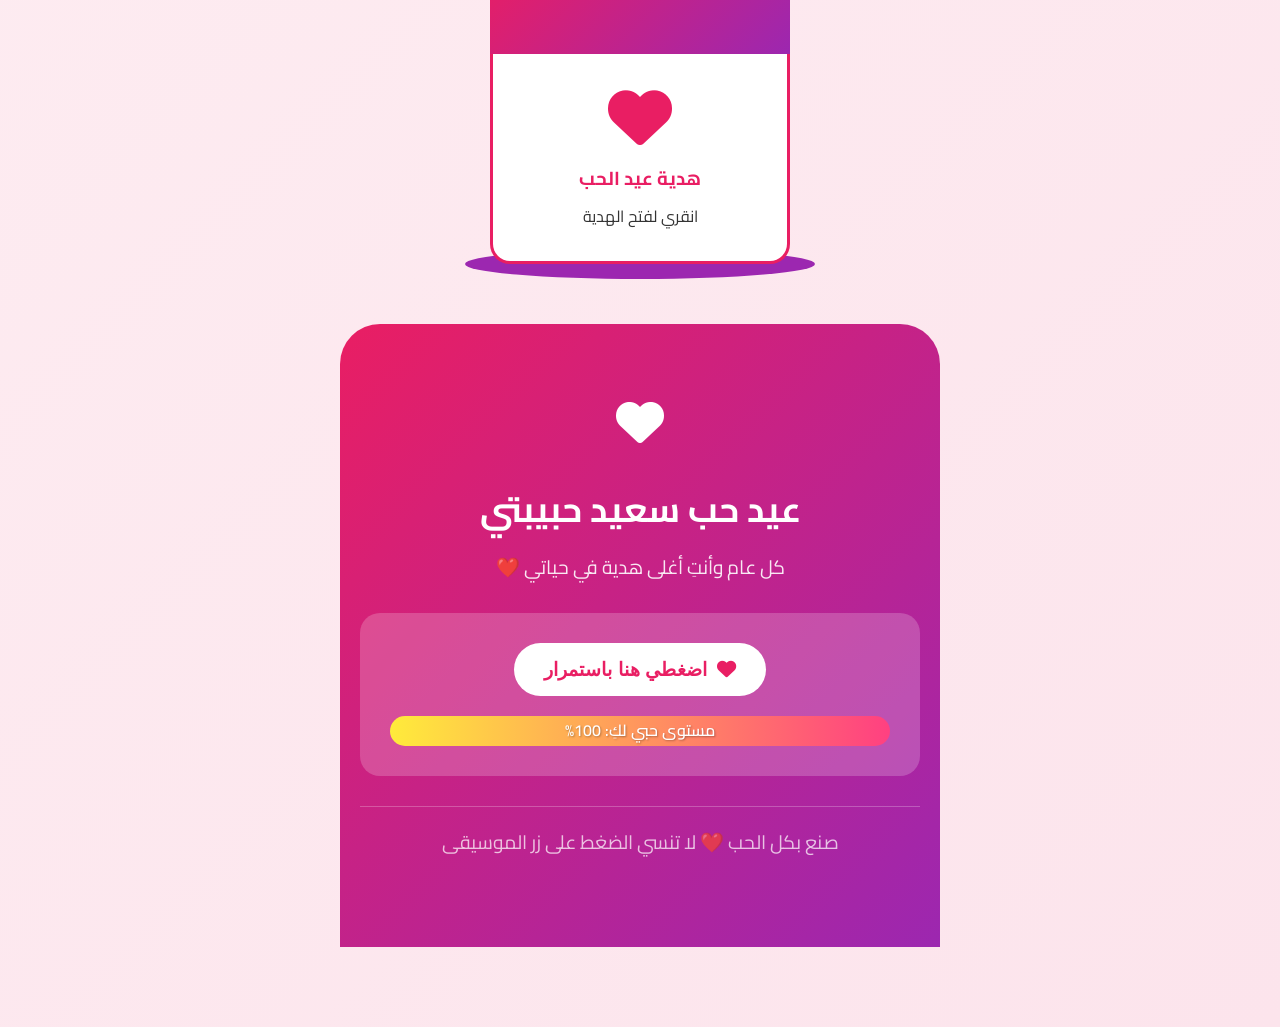
==== commit 91689c79: "fix: remove unused floating message and music section from HTML" ====
--- a/valentine-template-M2/index.html
+++ b/valentine-template-M2/index.html
@@ -242,12 +242,6 @@
         
     </footer>
     
-    <!-- رسالة عائمة -->
-    <div class="floating-message" id="floatingMessage">
-        <i class="fas fa-heart"></i> أحبكِ!
-    </div>
-    
-    <!-- الموسيقى -->
 <audio id="backgroundMusic" loop></audio>
 
     <script src="js/config.js"></script>
--- a/valentine-template-M2/css/style.css
+++ b/valentine-template-M2/css/style.css
@@ -583,8 +583,8 @@
 }
 
 .memory-image img {
-    width: 100%;
-    height: 100%;
+    max-width: 100%;
+    height: auto;
     object-fit: cover;
     transition: transform 0.5s ease;
 }
@@ -1602,4 +1602,126 @@
     background: #ffeb3b;
     transform: translateY(-5px);
     box-shadow: 0 10px 25px rgba(255, 235, 59, 0.4);
+}
+
+@media (prefers-reduced-motion: reduce) {
+    *,
+    *::before,
+    *::after {
+        animation-duration: 0.01ms !important;
+        animation-iteration-count: 1 !important;
+        transition-duration: 0.01ms !important;
+        scroll-behavior: auto !important;
+    }
+}
+
+
+/* =================================
+   MOBILE RESPONSIVE IMPROVEMENTS
+================================= */
+
+@media (max-width: 576px) {
+
+    /* NAVBAR */
+
+    .nav-bar {
+        padding: 10px 0;
+    }
+
+    .nav-container {
+        padding: 0 15px;
+        gap: 12px;
+    }
+
+    .logo {
+        font-size: 1.05rem;
+        gap: 6px;
+    }
+
+    .logo i {
+        font-size: 1.3rem;
+    }
+
+    .music-btn {
+        width: 42px;
+        height: 42px;
+        min-width: 42px;
+        font-size: 1rem;
+    }
+
+    /* EXCLUSIVE MESSAGE */
+
+    .exclusive-message {
+        width: calc(100% - 30px);
+        max-width: 100%;
+        padding: 25px 18px;
+        margin: 85px auto 25px;
+        border-radius: 18px;
+    }
+
+    .exclusive-message h3 {
+        font-size: 1.5rem;
+        line-height: 1.5;
+        margin-bottom: 15px;
+    }
+
+    .exclusive-message p {
+        font-size: 1rem;
+        line-height: 1.8;
+    }
+
+    #loved-name {
+        font-size: 1.1rem;
+    }
+
+    /* HERO SECTION */
+
+    .hero {
+        min-height: auto;
+        padding: 45px 15px 60px;
+    }
+
+    .hero-content {
+        gap: 30px;
+    }
+
+    .hero-text {
+        min-width: 0;
+        width: 100%;
+    }
+
+    .hero h1 {
+        font-size: 2rem;
+        line-height: 1.5;
+        margin-bottom: 15px;
+    }
+
+    .hero h2 {
+        font-size: 1.35rem;
+        min-height: 45px;
+    }
+
+    .hero-description {
+        font-size: 1rem;
+        line-height: 1.9;
+        margin-bottom: 20px;
+    }
+
+    .hero-buttons {
+        margin-top: 20px;
+        justify-content: center;
+    }
+
+    /* DECORATIONS */
+
+    .floating-hearts,
+    .sparkles {
+        opacity: 0.35;
+    }
+}
+@media (max-width: 576px) {
+    .floating-hearts,
+    .sparkles {
+        opacity: 0.15;
+    }
 }
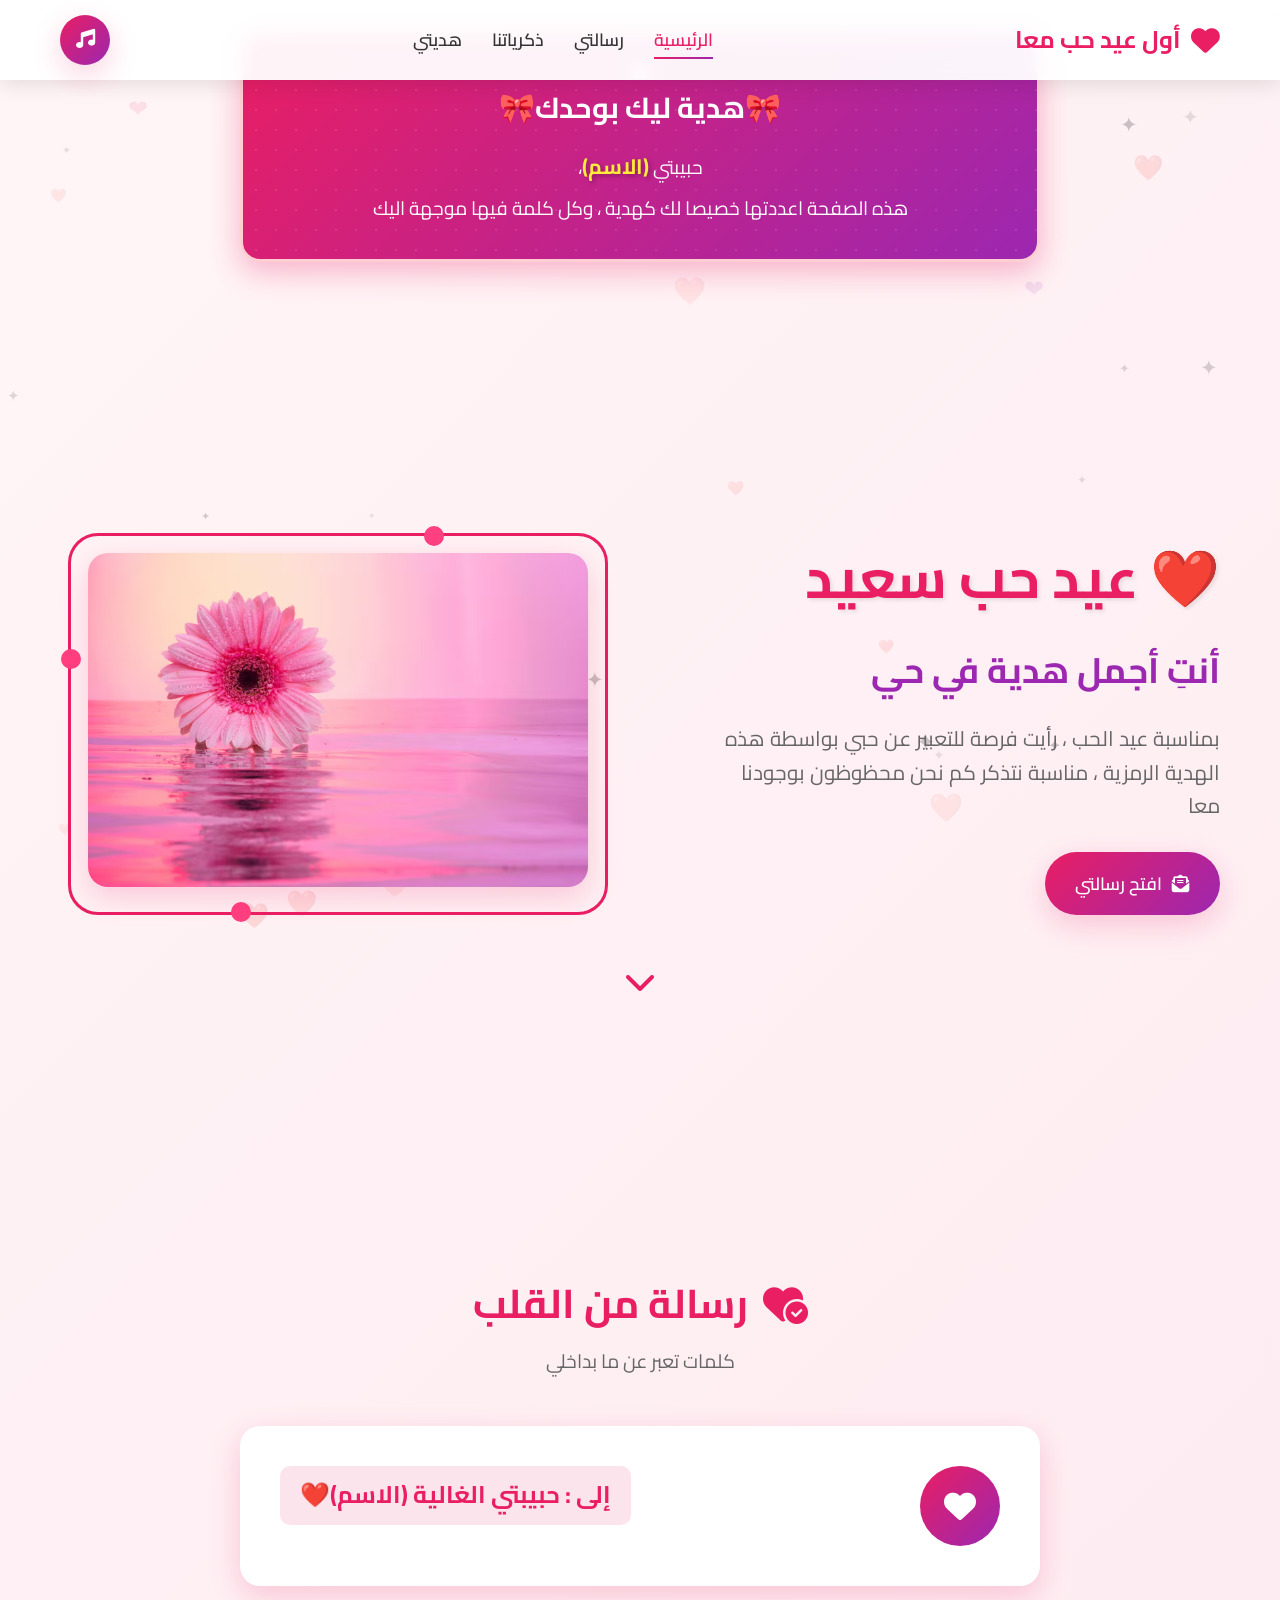
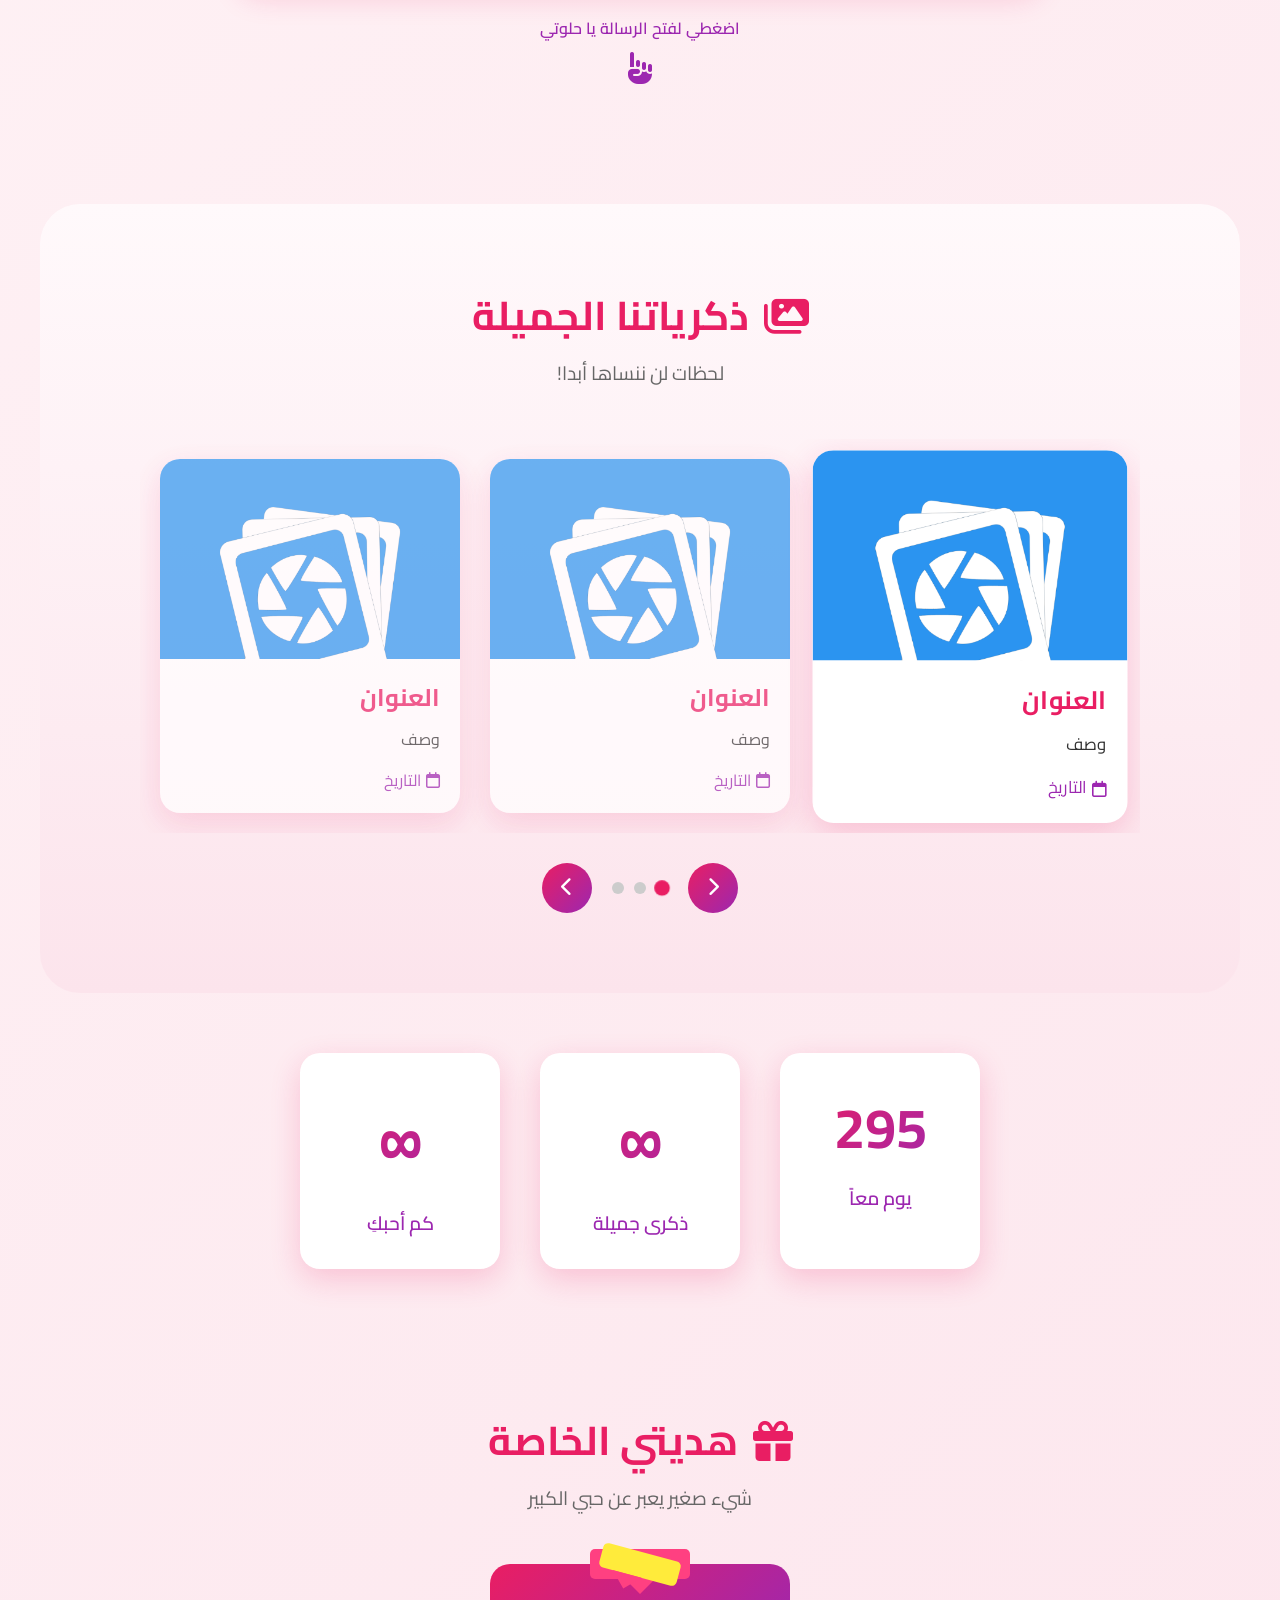
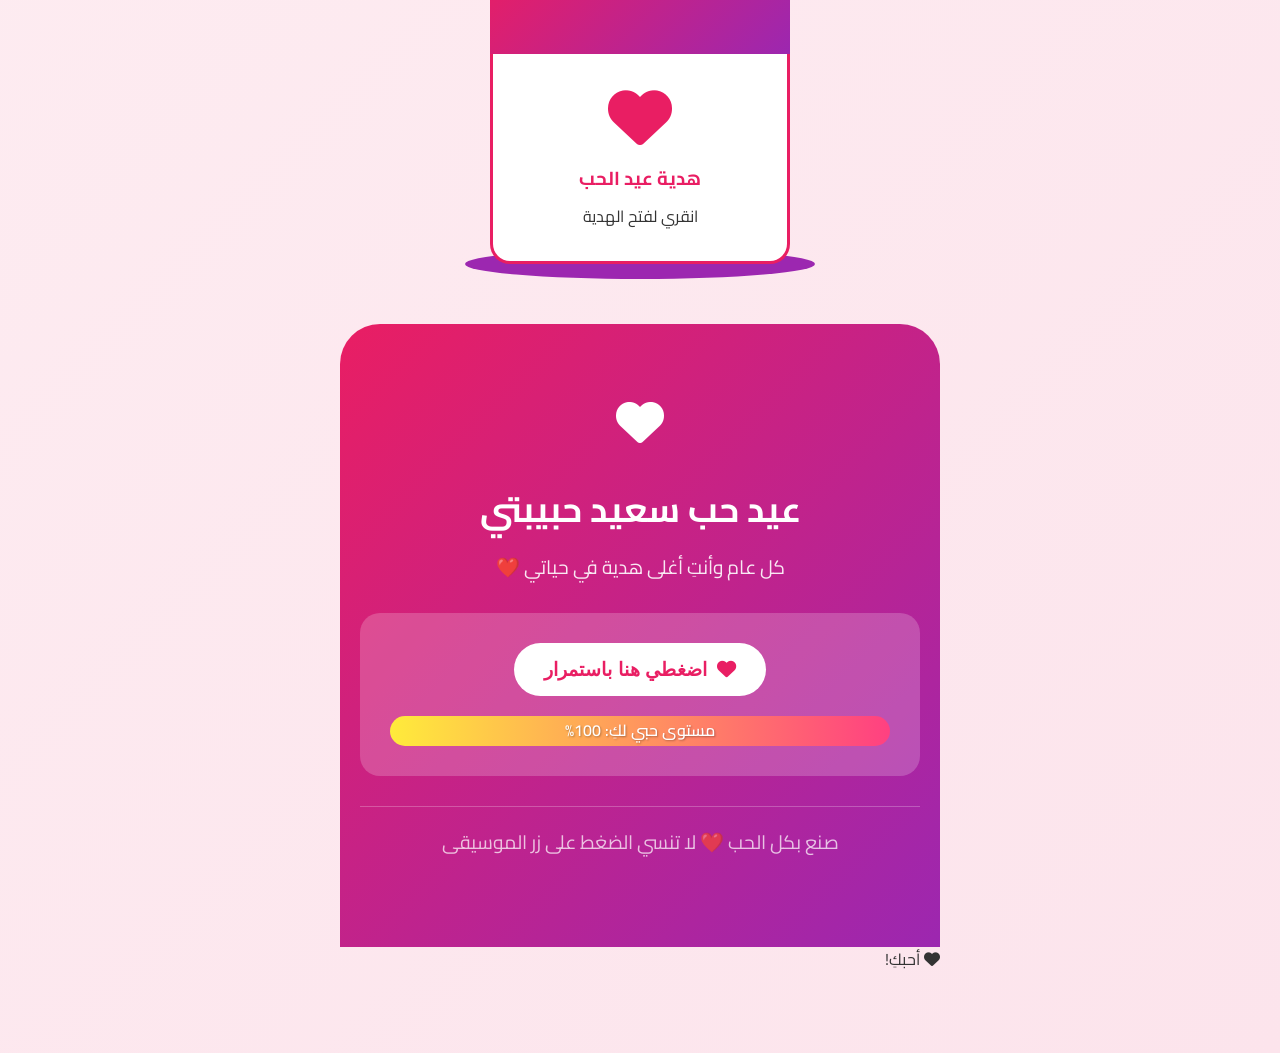
==== commit 1de540b0: "feat: add floating message to display love note on the page" ====
--- a/valentine-template-M2/index.html
+++ b/valentine-template-M2/index.html
@@ -242,6 +242,12 @@
         
     </footer>
     
+    <!-- رسالة عائمة -->
+    <div class="floating-message" id="floatingMessage">
+        <i class="fas fa-heart"></i> أحبكِ!
+    </div>
+    
+    <!-- الموسيقى -->
 <audio id="backgroundMusic" loop></audio>
 
     <script src="js/config.js"></script>
--- a/valentine-template-M2/css/style.css
+++ b/valentine-template-M2/css/style.css
@@ -950,21 +950,6 @@
     opacity: 0.8;
 }
 
-/* الرسالة العائمة */
-.floating-message {
-    position: fixed;
-    bottom: 30px;
-    left: 30px;
-    background: var(--gradient);
-    color: white;
-    padding: 15px 25px;
-    border-radius: 50px;
-    font-weight: 600;
-    box-shadow: var(--shadow);
-    z-index: 1001;
-    display: none;
-    animation: floatMessage 3s ease-in-out;
-}
 
 @keyframes floatMessage {
     0% { transform: translateY(100px); opacity: 0; }
@@ -1089,15 +1074,6 @@
     z-index: 10;
 }
 
-/* تحسين عرض الرسالة العائمة */
-#floatingMessage {
-    animation: floatMessage 3s ease-in-out;
-    display: flex;
-    align-items: center;
-    gap: 10px;
-}
-
-/* تحسين عرض الصفحة على الجوال */
 @media (max-width: 768px) {
     .envelope {
         padding: 25px;
